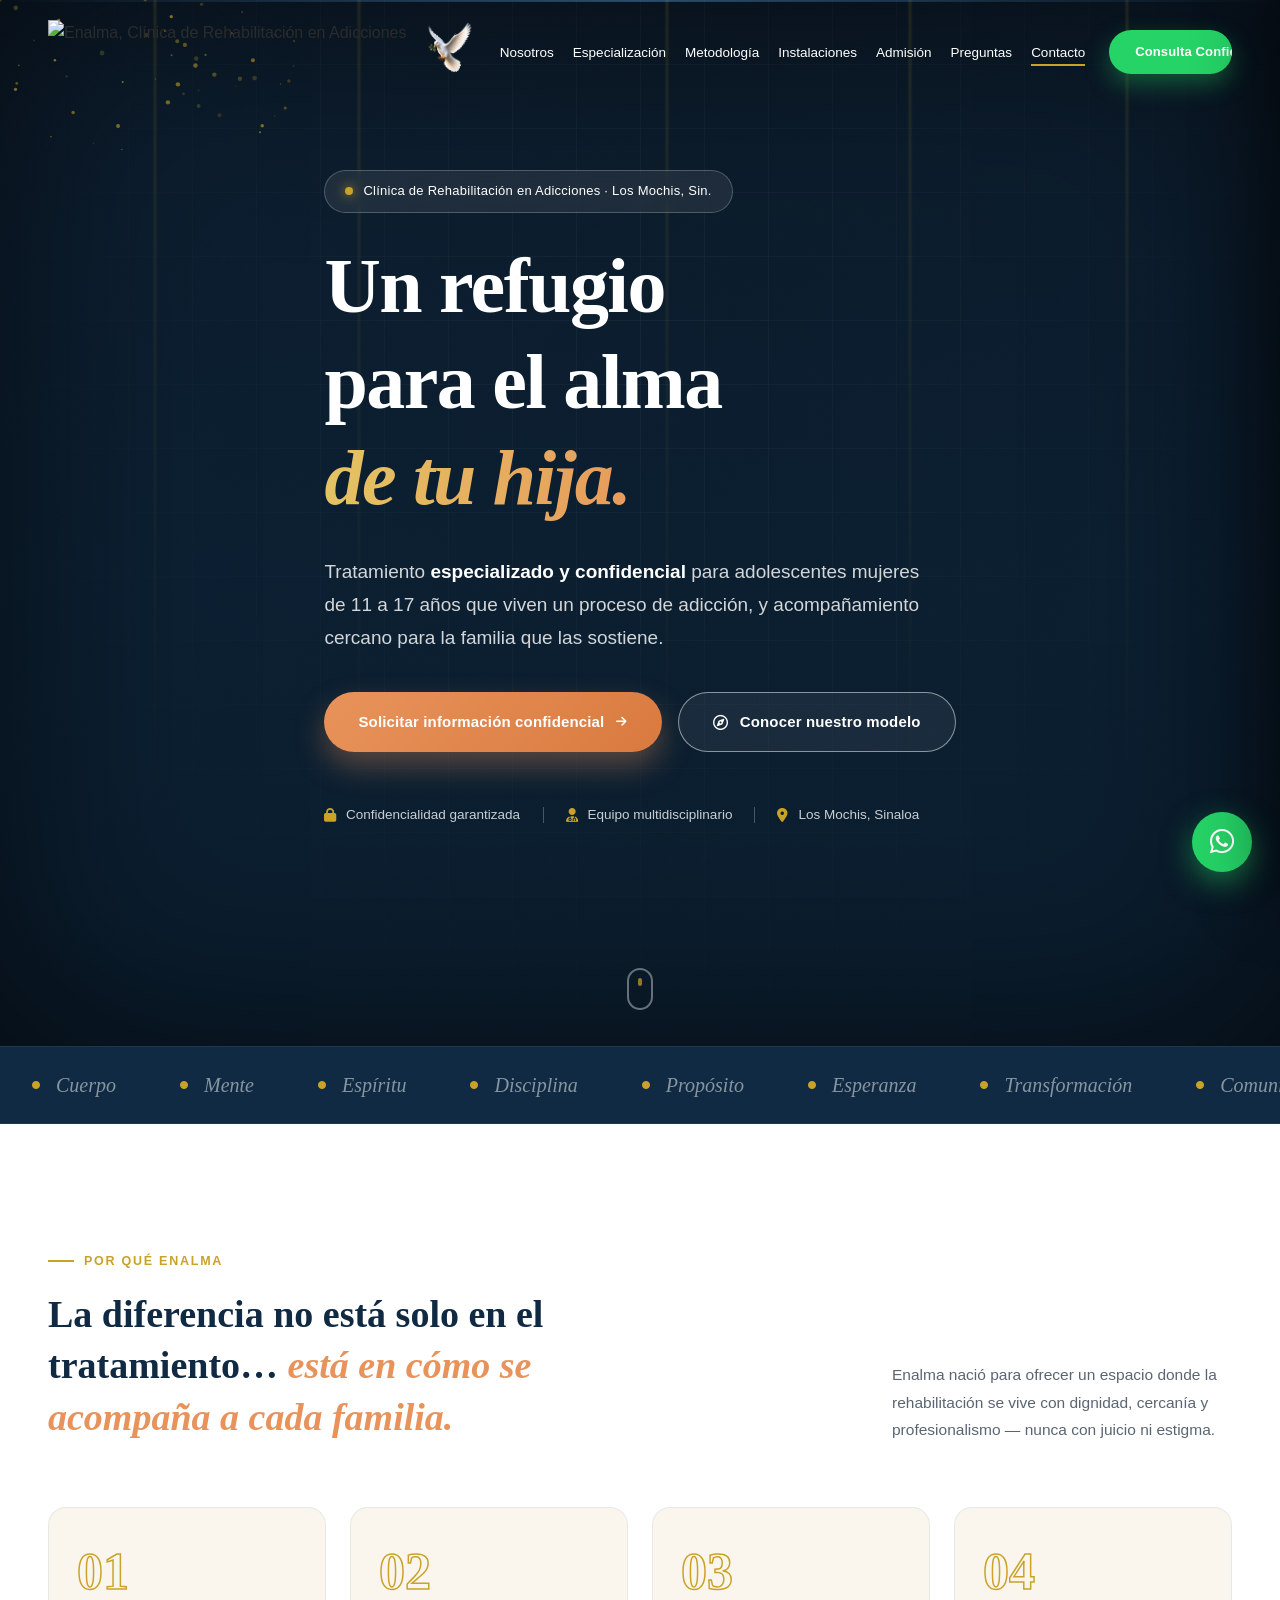
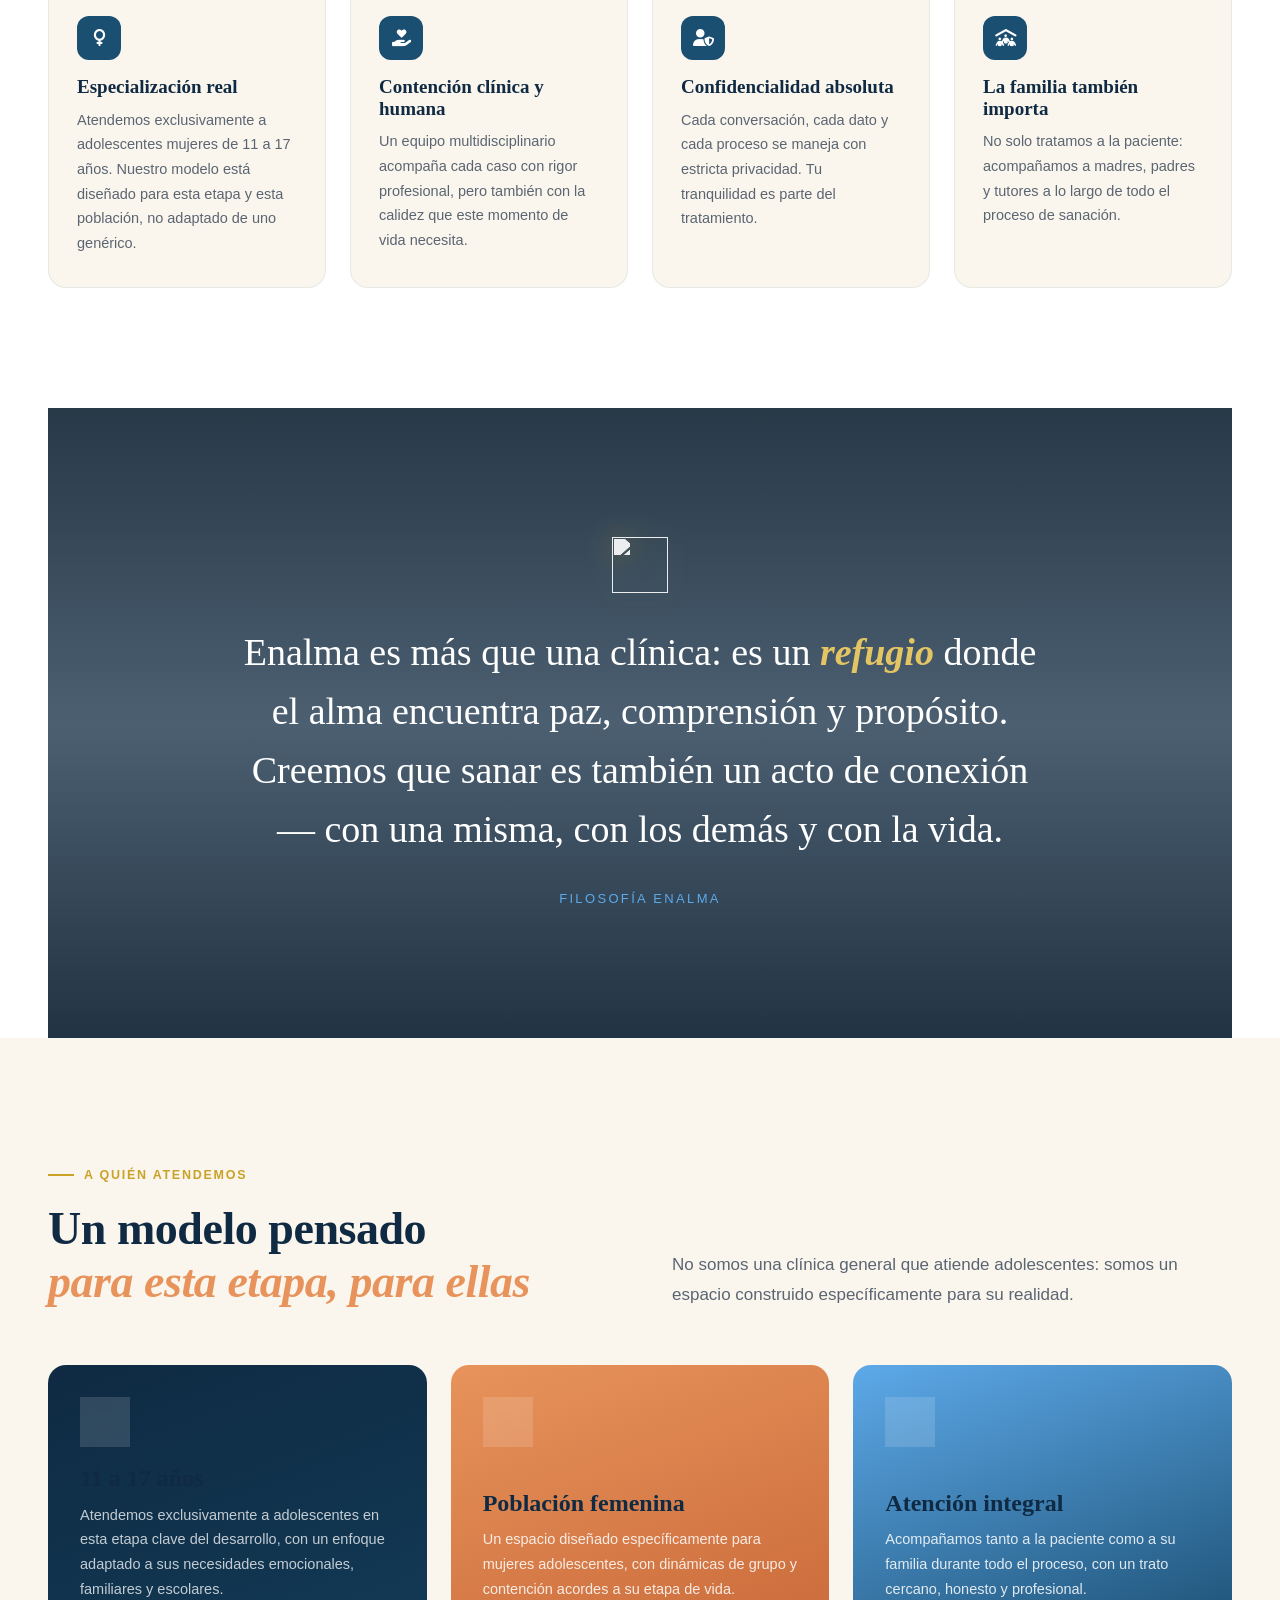
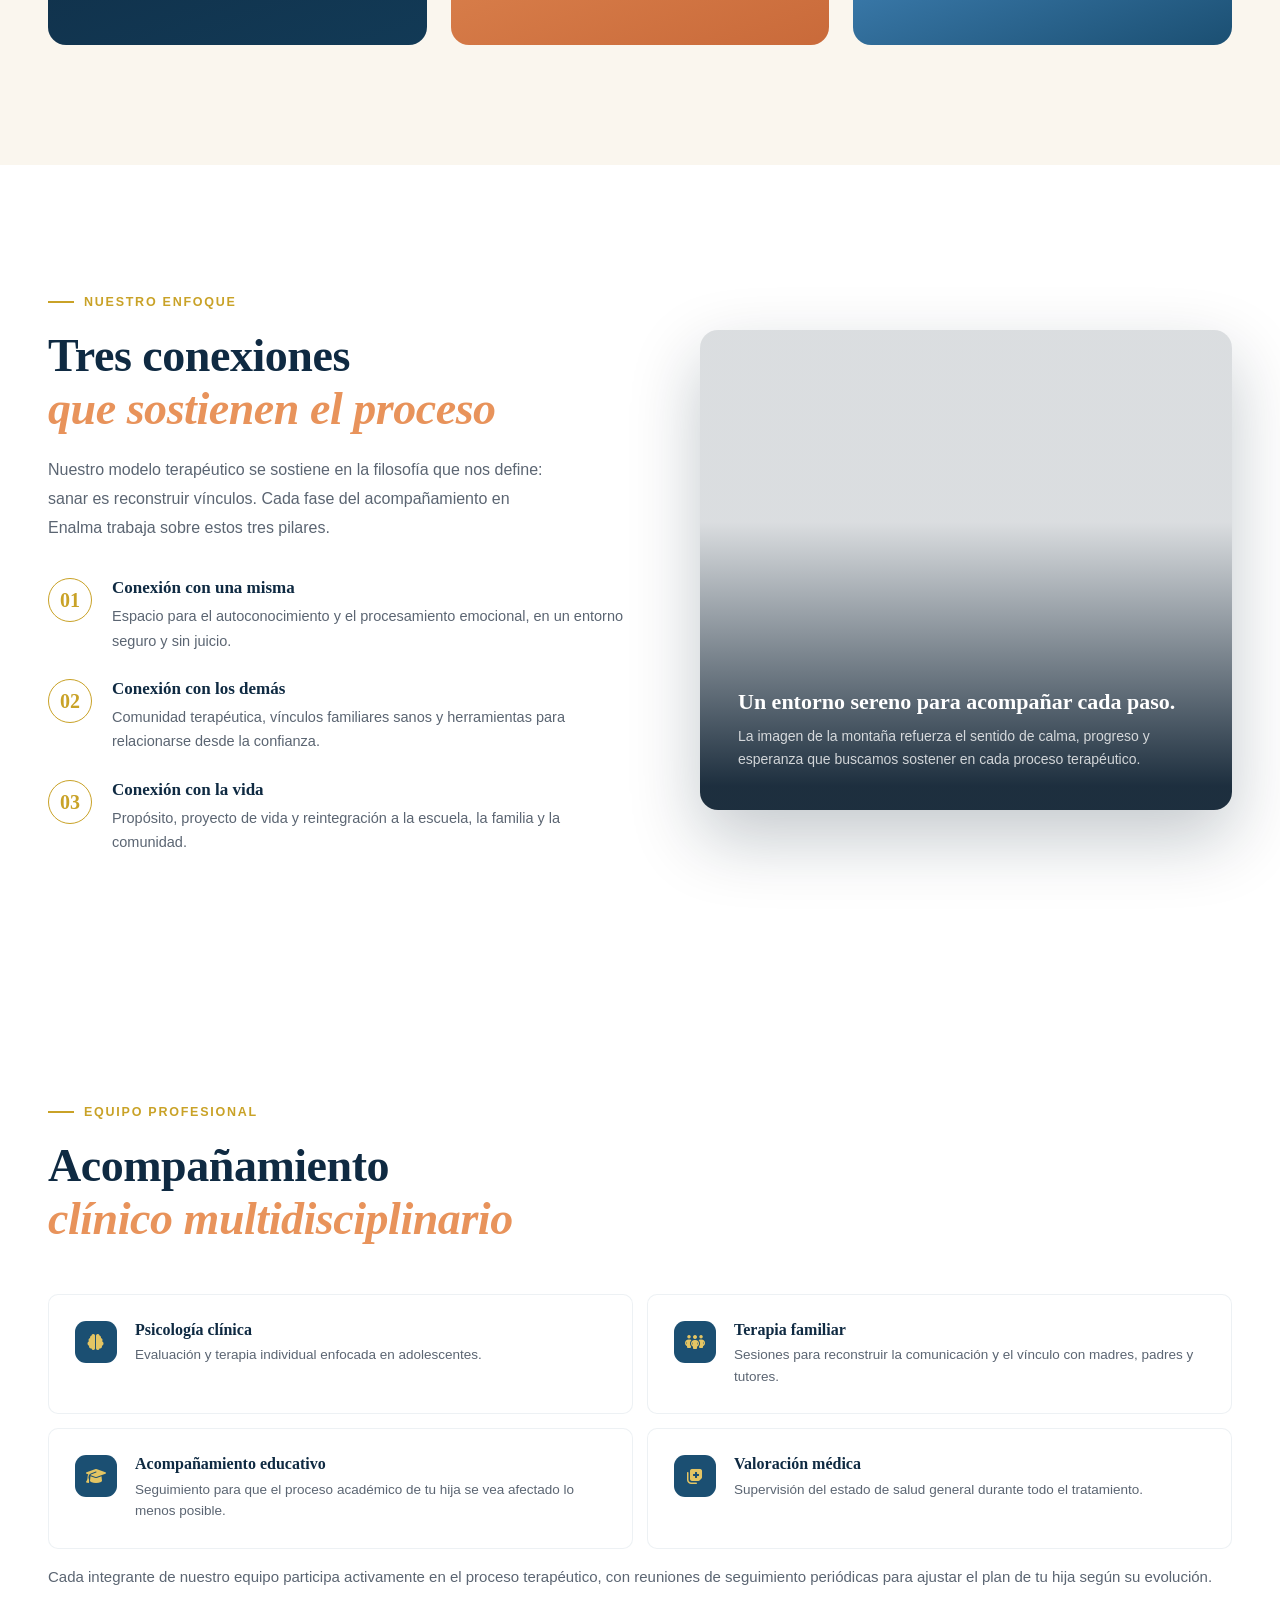
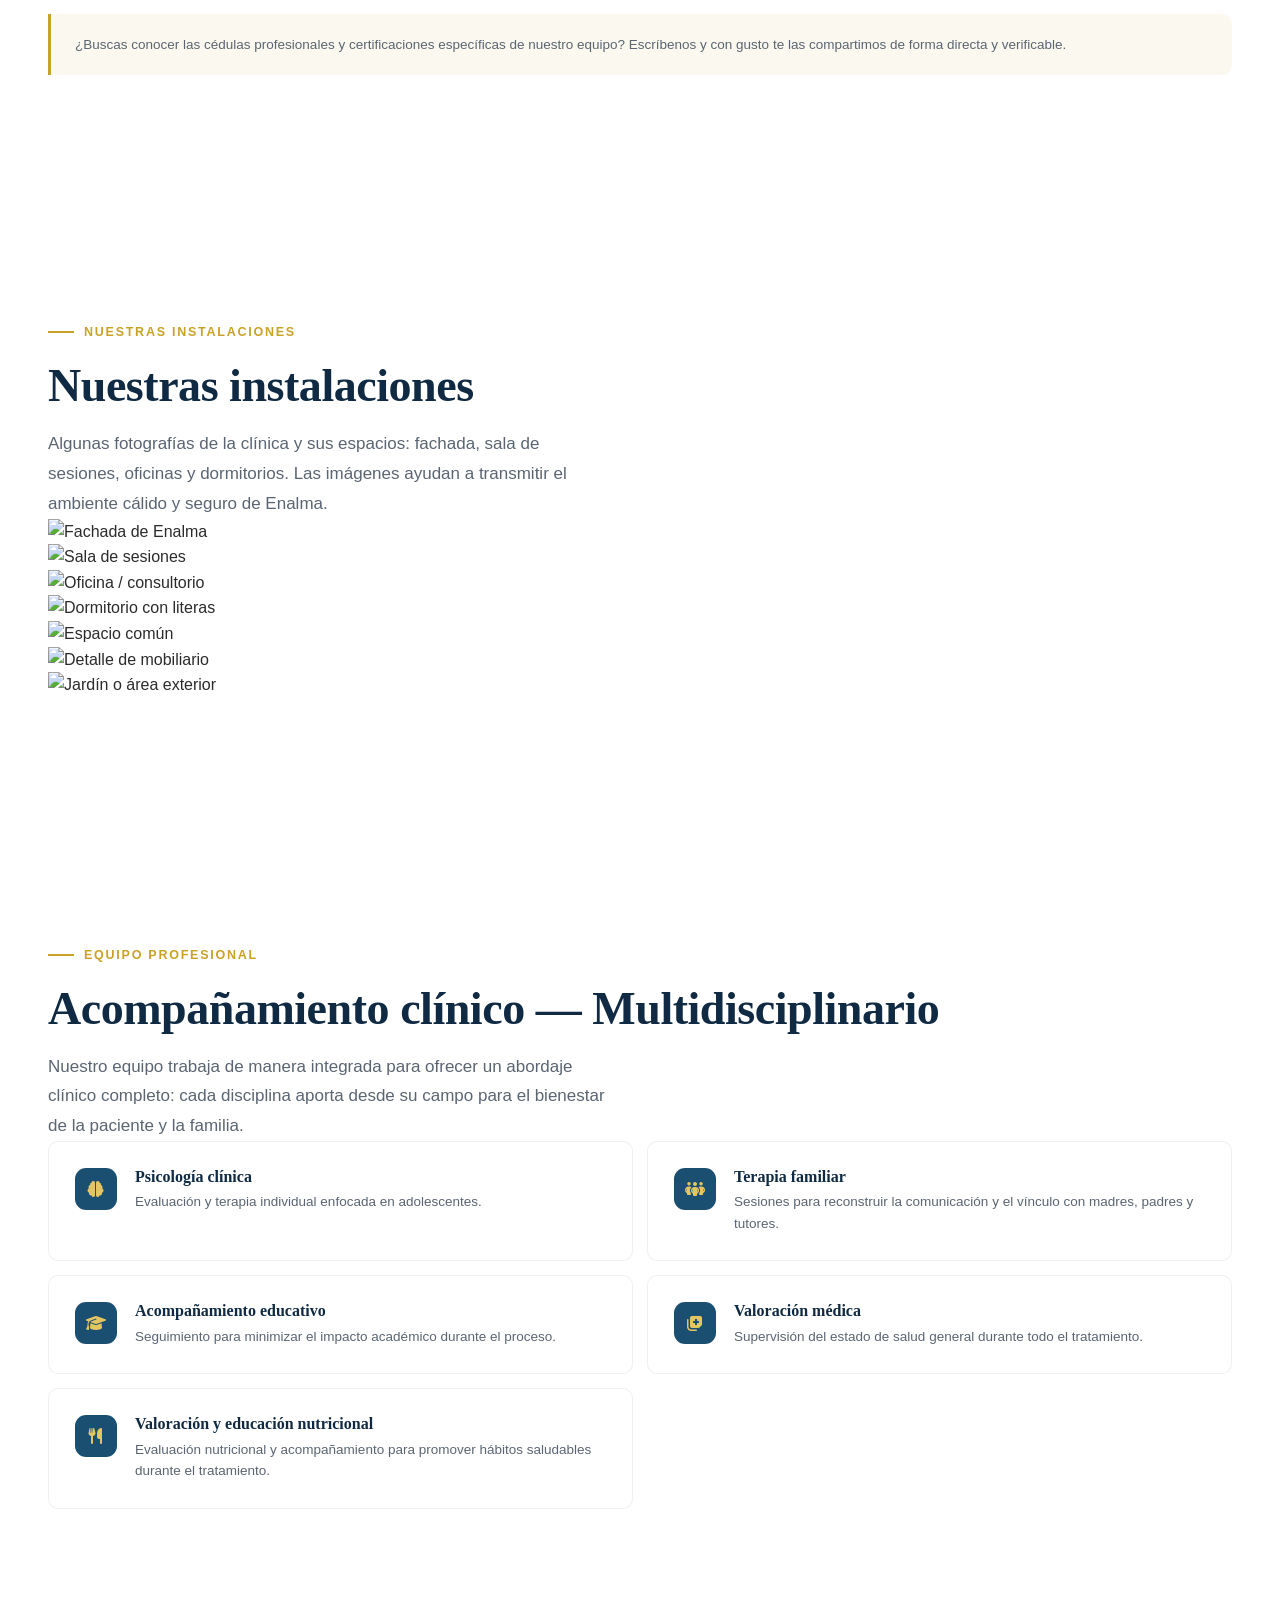
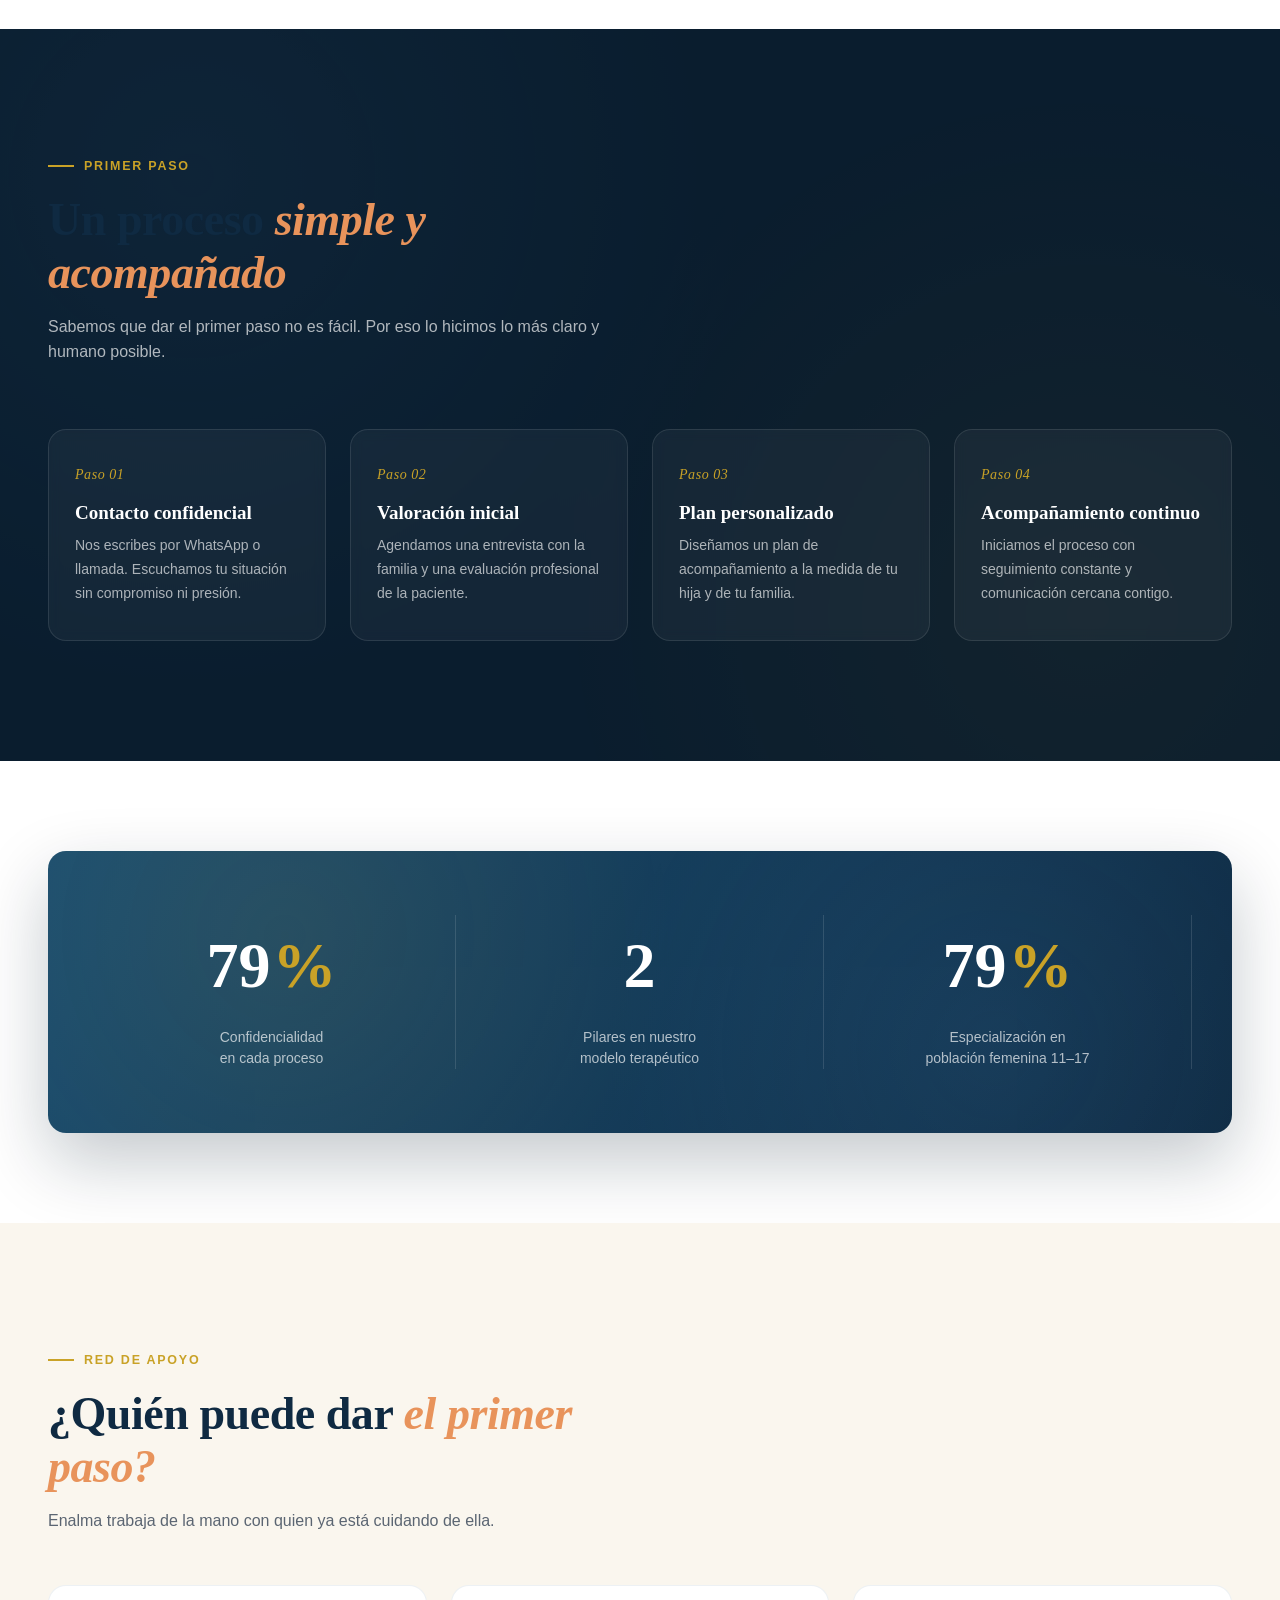
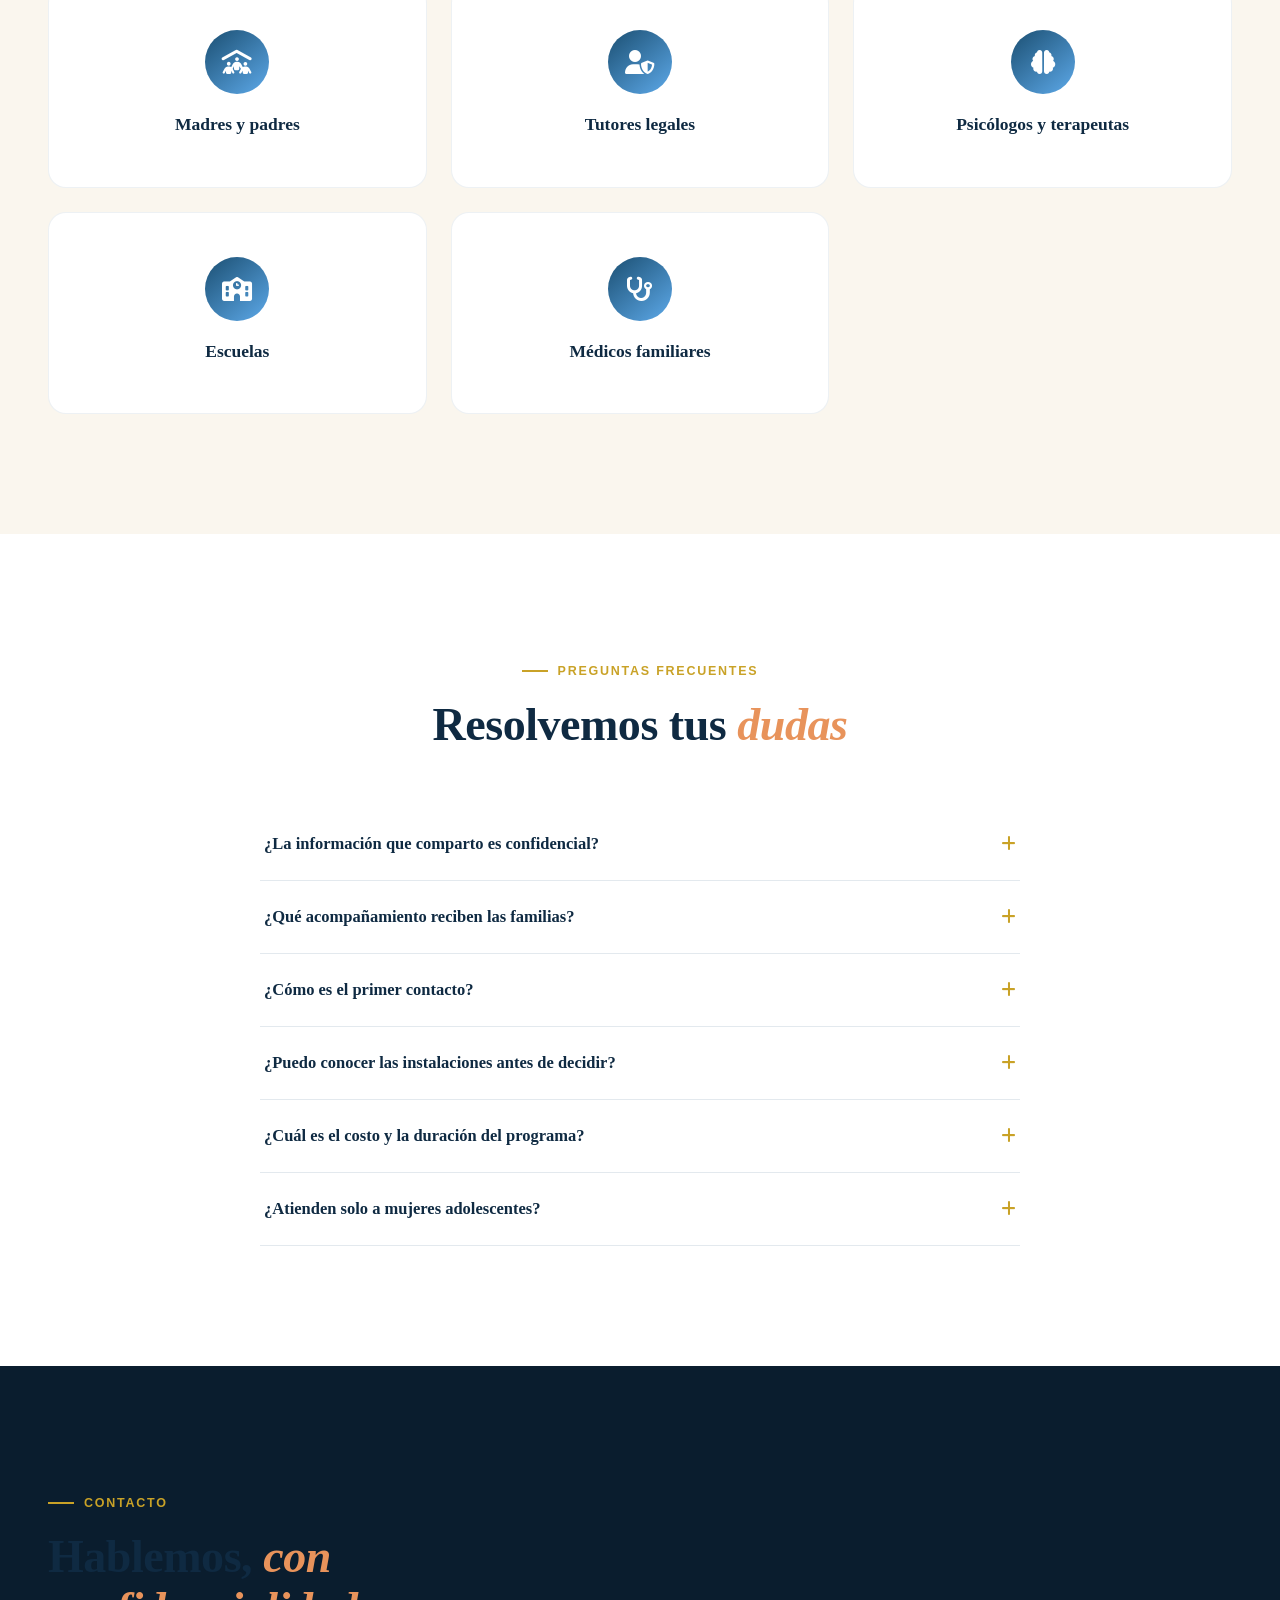
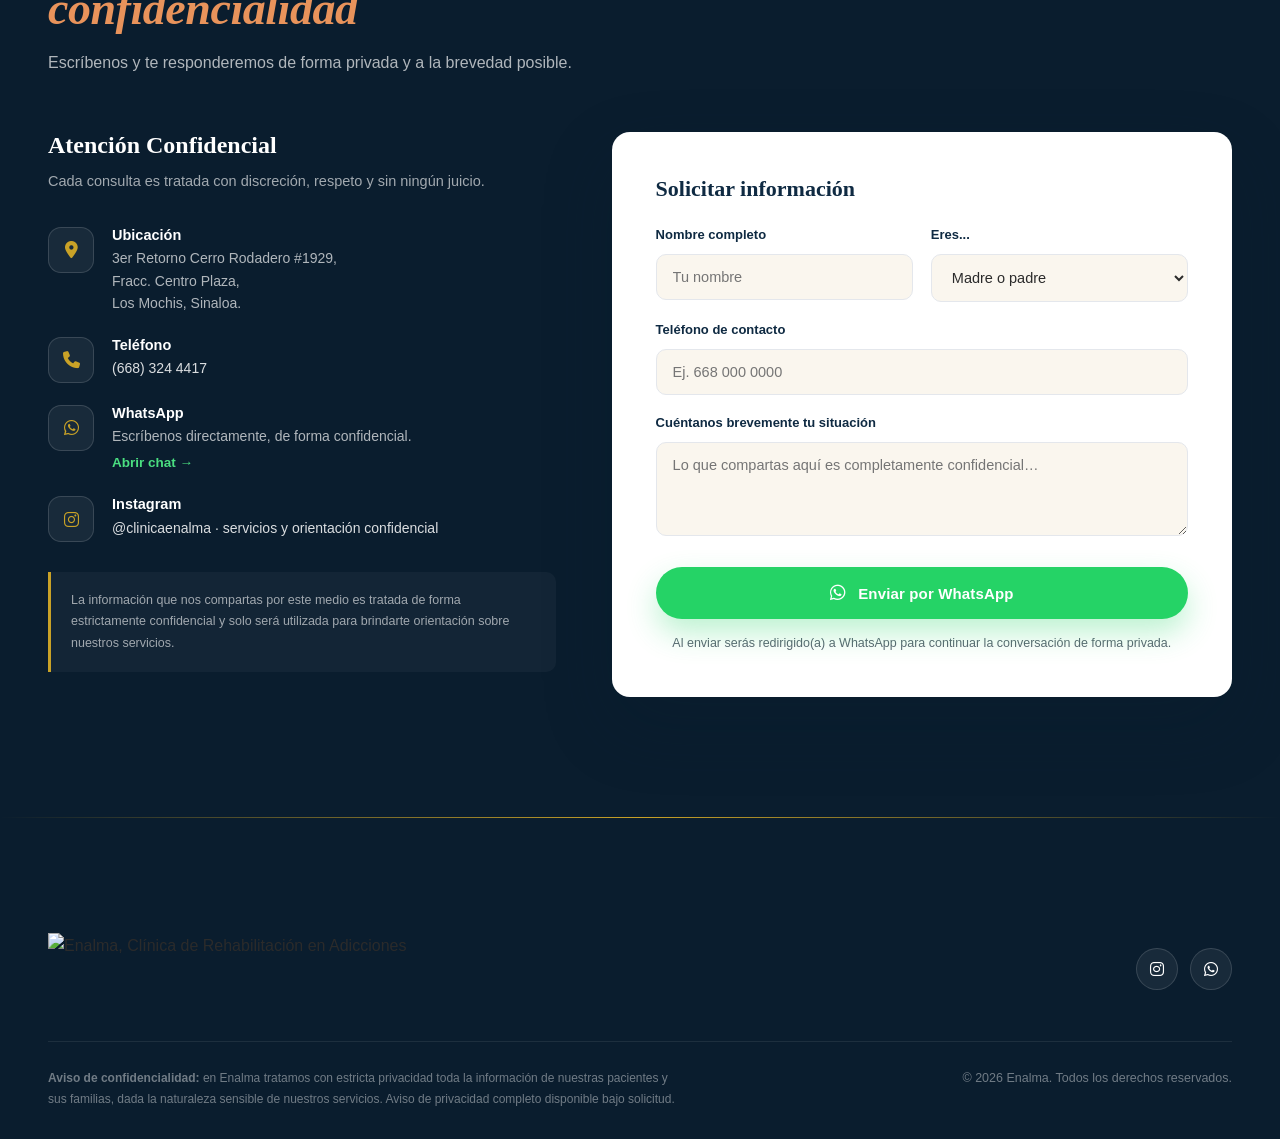
==== index(1).html @ 7e151924 "primer cambio" ====
<!DOCTYPE html>
<html lang="es" class="scroll-smooth">
<head>
  <meta charset="UTF-8">
  <meta name="viewport" content="width=device-width, initial-scale=1.0">
  <title>Enalma | Clínica de Rehabilitación en Adicciones para Adolescentes · Los Mochis</title>
  <meta name="description" content="Enalma es una clínica especializada en rehabilitación de adicciones para adolescentes mujeres de 11 a 17 años en Los Mochis, Sinaloa. Atención confidencial, profesional y con calidez humana para tu hija y tu familia.">
  <meta name="keywords" content="clínica de rehabilitación en adicciones, rehabilitación adolescentes, tratamiento de adicciones para mujeres, clínica de adicciones Los Mochis, Sinaloa, Enalma, terapia adolescentes 11 a 17 años, ayuda confidencial para adicciones">
  <meta name="robots" content="index, follow">
  <link rel="canonical" href="https://www.clinicaenalma.com/">

  <meta property="og:title" content="Enalma | Clínica de Rehabilitación en Adicciones para Adolescentes">
  <meta property="og:description" content="Un espacio confidencial y profesional para adolescentes mujeres de 11 a 17 años en proceso de rehabilitación, y para las familias que las acompañan.">
  <meta property="og:type" content="website">
  <meta property="og:locale" content="es_MX">
  <meta property="og:image" content="images/logo.png">

  <!-- Favicon -->
  <link rel="icon" type="image/x-icon" href="images/favicon.ico">
  <link rel="icon" type="image/png" sizes="32x32" href="images/favicon-32.png">
  <link rel="apple-touch-icon" sizes="180x180" href="images/apple-touch-icon.png">

  <!-- Fonts -->
  <link rel="preconnect" href="https://fonts.googleapis.com">
  <link rel="preconnect" href="https://fonts.gstatic.com" crossorigin>
  <link href="https://fonts.googleapis.com/css2?family=Jost:wght@300;400;500;600;700&family=Roboto:wght@300;400;500;700;900&display=swap" rel="stylesheet">

  <!-- Icons -->
  <link rel="stylesheet" href="https://cdnjs.cloudflare.com/ajax/libs/font-awesome/6.5.0/css/all.min.css">

  <!-- Styles -->
  <link rel="stylesheet" href="css/styles.css">
</head>
<body>

  <!-- ══════════════════════════════════════════════════════
       LOADER
  ══════════════════════════════════════════════════════ -->
  <div id="loader" aria-hidden="true">
    <div class="loader-mark">
      <img src="images/icon.png" alt="">
      <div class="loader-ring"></div>
    </div>
    <span class="loader-word">Enalma</span>
    <div class="loader-bar"><div class="loader-bar-fill"></div></div>
  </div>

  <!-- ══════════════════════════════════════════════════════
       NAVBAR
  ══════════════════════════════════════════════════════ -->
  <header id="navbar" role="banner">
    <div class="container">
      <div class="nav-inner">

        <a href="#hero" class="nav-logo" aria-label="Enalma — inicio">
          <img class="logo-for-dark" src="images/logo-oscuro-lockup.png" alt="Enalma, Clínica de Rehabilitación en Adicciones">
          <img class="logo-for-light" src="images/logo.png" alt="Enalma, Clínica de Rehabilitación en Adicciones">
        </a>

        <nav aria-label="Navegación principal">
          <ul class="nav-links">
            <li><a href="#nosotros">Nosotros</a></li>
            <li><a href="#especializacion">Especialización</a></li>
            <li><a href="#metodologia">Metodología</a></li>
            <li><a href="#instalaciones">Instalaciones</a></li>
            <li><a href="#admision">Admisión</a></li>
            <li><a href="#faq">Preguntas</a></li>
            <li><a href="#contacto">Contacto</a></li>
          </ul>
        </nav>

        <a href="#contacto" class="btn-primary nav-cta" style="font-size:13px; padding:12px 26px;">
          Consulta Confidencial
        </a>

        <button class="hamburger" id="hamburger" aria-label="Abrir menú" aria-expanded="false">
          <span></span><span></span><span></span>
        </button>
      </div>
    </div>

    <div class="menu-backdrop" id="menu-backdrop"></div>
    <div id="mob-menu" aria-label="Menú móvil">
      <a href="#nosotros">Nosotros</a>
      <a href="#especializacion">Especialización</a>
      <a href="#metodologia">Metodología</a>
      <a href="#instalaciones">Instalaciones</a>
      <a href="#admision">Admisión</a>
      <a href="#faq">Preguntas</a>
      <a href="#contacto">Consulta Confidencial →</a>
    </div>
  </header>

  <!-- ══════════════════════════════════════════════════════
       HERO
  ══════════════════════════════════════════════════════ -->
  <main>
    <section id="hero" aria-labelledby="hero-heading">

      <div class="hero-bg" role="img" aria-label="Sendero soleado entre árboles, simbolizando un camino de sanación"></div>
      <div class="hero-overlay" aria-hidden="true"></div>
      <div class="hero-vignette" aria-hidden="true"></div>
      <div class="hero-grid" aria-hidden="true"></div>
      <canvas id="hero-canvas" aria-hidden="true"></canvas>

      <div class="hero-rays" aria-hidden="true">
        <div class="hero-ray r1"></div>
        <div class="hero-ray r2"></div>
        <div class="hero-ray r3"></div>
        <div class="hero-ray r4"></div>
        <div class="hero-ray r5"></div>
      </div>
      <div class="hero-grain" aria-hidden="true"></div>
      <div class="hero-scanline" aria-hidden="true"></div>

      <div class="container">
        <div class="hero-content">

          <div class="hero-badge" id="hero-badge" aria-hidden="true">
            <div class="badge-dot"></div>
            <span>Clínica de Rehabilitación en Adicciones · Los Mochis, Sin.</span>
          </div>

          <h1 class="hero-title" id="hero-heading">
            <span class="line"><span>Un refugio</span></span>
            <span class="line"><span>para el alma</span></span>
            <span class="line"><span class="accent">de tu hija.</span></span>
          </h1>

          <p class="hero-sub" id="hero-sub">
            Tratamiento <strong>especializado y confidencial</strong> para adolescentes mujeres de 11 a 17 años que viven un proceso de adicción, y acompañamiento cercano para la familia que las sostiene.
          </p>

          <div class="hero-ctas" id="hero-ctas">
            <a href="#contacto" class="btn-primary">
              <span>Solicitar información confidencial</span>
              <i class="fa-solid fa-arrow-right" style="font-size:12px;"></i>
            </a>
            <a href="#metodologia" class="btn-outline">
              <i class="fa-regular fa-compass" style="font-size:15px;"></i>
              <span>Conocer nuestro modelo</span>
            </a>
          </div>

          <div class="hero-trust" id="hero-trust" aria-label="Credenciales">
            <div class="trust-item">
              <i class="fa-solid fa-lock"></i>
              Confidencialidad garantizada
            </div>
            <div class="trust-divider" aria-hidden="true"></div>
            <div class="trust-item">
              <i class="fa-solid fa-user-doctor"></i>
              Equipo multidisciplinario
            </div>
            <div class="trust-divider" aria-hidden="true"></div>
            <div class="trust-item">
              <i class="fa-solid fa-location-dot"></i>
              Los Mochis, Sinaloa
            </div>
          </div>

        </div>
      </div>

      <div class="scroll-cue" aria-hidden="true">
        <div class="scroll-mouse">
          <div class="scroll-mouse-dot"></div>
        </div>
      </div>
    </section>

    <!-- ══════════════════════════════════════════════════
         MARQUEE
    ══════════════════════════════════════════════════ -->
    <div class="marquee" aria-hidden="true">
      <div class="marquee-inner" id="marquee"></div>
    </div>

    <!-- ══════════════════════════════════════════════════
         POR QUÉ ENALMA
    ══════════════════════════════════════════════════ -->
    <section id="nosotros" aria-labelledby="why-heading">
      <div class="container">

        <div class="why-header">
          <div class="reveal">
            <div class="label">Por qué Enalma</div>
            <h2 class="why-quote" id="why-heading">
              La diferencia no está solo en el tratamiento…
              <em> está en cómo se acompaña a cada familia.</em>
            </h2>
          </div>
          <p class="why-sub reveal d2">
            Enalma nació para ofrecer un espacio donde la rehabilitación se vive con dignidad, cercanía y profesionalismo — nunca con juicio ni estigma.
          </p>
        </div>

        <div class="features-grid">

          <div class="f-card reveal">
            <div class="f-num" aria-hidden="true">01</div>
            <div class="f-icon" aria-hidden="true">
              <i class="fa-solid fa-venus"></i>
            </div>
            <h3>Especialización real</h3>
            <p>Atendemos exclusivamente a adolescentes mujeres de 11 a 17 años. Nuestro modelo está diseñado para esta etapa y esta población, no adaptado de uno genérico.</p>
          </div>

          <div class="f-card reveal d1">
            <div class="f-num" aria-hidden="true">02</div>
            <div class="f-icon" aria-hidden="true">
              <i class="fa-solid fa-hand-holding-heart"></i>
            </div>
            <h3>Contención clínica y humana</h3>
            <p>Un equipo multidisciplinario acompaña cada caso con rigor profesional, pero también con la calidez que este momento de vida necesita.</p>
          </div>

          <div class="f-card reveal d2">
            <div class="f-num" aria-hidden="true">03</div>
            <div class="f-icon" aria-hidden="true">
              <i class="fa-solid fa-user-shield"></i>
            </div>
            <h3>Confidencialidad absoluta</h3>
            <p>Cada conversación, cada dato y cada proceso se maneja con estricta privacidad. Tu tranquilidad es parte del tratamiento.</p>
          </div>

          <div class="f-card reveal d3">
            <div class="f-num" aria-hidden="true">04</div>
            <div class="f-icon" aria-hidden="true">
              <i class="fa-solid fa-people-roof"></i>
            </div>
            <h3>La familia también importa</h3>
            <p>No solo tratamos a la paciente: acompañamos a madres, padres y tutores a lo largo de todo el proceso de sanación.</p>
          </div>

        </div>
      </div>
    </section>

    <!-- ══════════════════════════════════════════════════
         FILOSOFÍA — quote break
    ══════════════════════════════════════════════════ -->
    <section id="filosofia" aria-labelledby="filosofia-heading">
      <div class="container">
        <div class="filosofia-inner reveal">
          <img class="filosofia-mark" src="images/icon-oscuro.png" alt="" aria-hidden="true">
          <h2 class="filosofia-quote" id="filosofia-heading">
            Enalma es más que una clínica: es un <strong>refugio</strong> donde el alma encuentra paz, comprensión y propósito. Creemos que sanar es también un acto de conexión — con una misma, con los demás y con la vida.
          </h2>
          <div class="filosofia-attr">Filosofía Enalma</div>
        </div>
      </div>
    </section>

    <!-- ══════════════════════════════════════════════════
         ESPECIALIZACIÓN — a quién atendemos
    ══════════════════════════════════════════════════ -->
    <section id="especializacion" aria-labelledby="esp-heading">
      <div class="container">

        <div class="especial-top">
          <div class="reveal">
            <div class="label">A quién atendemos</div>
            <h2 class="section-title" id="esp-heading">
              Un modelo pensado<br>
              <span class="accent">para esta etapa, para ellas</span>
            </h2>
          </div>
          <p class="section-lead reveal d2">
            No somos una clínica general que atiende adolescentes: somos un espacio construido específicamente para su realidad.
          </p>
        </div>

        <div class="especial-grid">

          <div class="esp-card tone-dark reveal">
            <div class="esp-icon" aria-hidden="true"><i class="fa-regular fa-clock"></i></div>
            <h3>11 a 17 años</h3>
            <p>Atendemos exclusivamente a adolescentes en esta etapa clave del desarrollo, con un enfoque adaptado a sus necesidades emocionales, familiares y escolares.</p>
          </div>

          <div class="esp-card tone-terra reveal d1">
            <div class="esp-icon" aria-hidden="true"><i class="fa-solid fa-venus"></i></div>
            <h3>Población femenina</h3>
            <p>Un espacio diseñado específicamente para mujeres adolescentes, con dinámicas de grupo y contención acordes a su etapa de vida.</p>
          </div>

          <div class="esp-card tone-sky reveal d2">
            <div class="esp-icon" aria-hidden="true"><i class="fa-solid fa-people-arrows"></i></div>
            <h3>Atención integral</h3>
            <p>Acompañamos tanto a la paciente como a su familia durante todo el proceso, con un trato cercano, honesto y profesional.</p>
          </div>

        </div>
      </div>
    </section>

    <!-- ══════════════════════════════════════════════════
         METODOLOGÍA
    ══════════════════════════════════════════════════ -->
    <section id="metodologia" aria-labelledby="meto-heading">
      <div class="container">
        <div class="meto-wrap">

          <div class="reveal">
            <div class="label">Nuestro enfoque</div>
            <h2 class="section-title" id="meto-heading">
              Tres conexiones<br>
              <span class="accent">que sostienen el proceso</span>
            </h2>
            <p class="meto-lead">
              Nuestro modelo terapéutico se sostiene en la filosofía que nos define: sanar es reconstruir vínculos. Cada fase del acompañamiento en Enalma trabaja sobre estos tres pilares.
            </p>

            <div class="pillars" role="list">
              <div class="pillar" role="listitem">
                <div class="pillar-num" aria-hidden="true">01</div>
                <div>
                  <h4>Conexión con una misma</h4>
                  <p>Espacio para el autoconocimiento y el procesamiento emocional, en un entorno seguro y sin juicio.</p>
                </div>
              </div>
              <div class="pillar" role="listitem">
                <div class="pillar-num" aria-hidden="true">02</div>
                <div>
                  <h4>Conexión con los demás</h4>
                  <p>Comunidad terapéutica, vínculos familiares sanos y herramientas para relacionarse desde la confianza.</p>
                </div>
              </div>
              <div class="pillar" role="listitem">
                <div class="pillar-num" aria-hidden="true">03</div>
                <div>
                  <h4>Conexión con la vida</h4>
                  <p>Propósito, proyecto de vida y reintegración a la escuela, la familia y la comunidad.</p>
                </div>
              </div>
            </div>
          </div>

          <div class="meto-visual reveal d2">
            <div class="meto-img-wrap" role="img" aria-label="Amanecer cálido sobre las montañas, símbolo de un nuevo comienzo">
              <div class="meto-content">
                <h3>Un entorno sereno para acompañar cada paso.</h3>
                <p>La imagen de la montaña refuerza el sentido de calma, progreso y esperanza que buscamos sostener en cada proceso terapéutico.</p>
              </div>
            </div>
          </div>

        </div>
      </div>
    </section>

    <!-- ══════════════════════════════════════════════════
         EQUIPO / CREDENCIALES
    ══════════════════════════════════════════════════ -->
    <section id="equipo" aria-labelledby="equipo-heading">
      <div class="container">

        <div class="reveal" style="max-width:600px; margin-bottom:48px;">
          <div class="label">Equipo profesional</div>
          <h2 class="section-title" id="equipo-heading">
            Acompañamiento<br>
            <span class="accent">clínico multidisciplinario</span>
          </h2>
        </div>

        <div class="equipo-band reveal">
          <div class="equipo-list">
            <div class="equipo-row">
              <i class="fa-solid fa-brain" aria-hidden="true"></i>
              <div>
                <h4>Psicología clínica</h4>
                <p>Evaluación y terapia individual enfocada en adolescentes.</p>
              </div>
            </div>
            <div class="equipo-row">
              <i class="fa-solid fa-people-group" aria-hidden="true"></i>
              <div>
                <h4>Terapia familiar</h4>
                <p>Sesiones para reconstruir la comunicación y el vínculo con madres, padres y tutores.</p>
              </div>
            </div>
            <div class="equipo-row">
              <i class="fa-solid fa-graduation-cap" aria-hidden="true"></i>
              <div>
                <h4>Acompañamiento educativo</h4>
                <p>Seguimiento para que el proceso académico de tu hija se vea afectado lo menos posible.</p>
              </div>
            </div>
            <div class="equipo-row">
              <i class="fa-solid fa-notes-medical" aria-hidden="true"></i>
              <div>
                <h4>Valoración médica</h4>
                <p>Supervisión del estado de salud general durante todo el tratamiento.</p>
              </div>
            </div>
          </div>

          <div>
            <p style="color:var(--gray); font-size:15px; line-height:1.8;">
              Cada integrante de nuestro equipo participa activamente en el proceso terapéutico, con reuniones de seguimiento periódicas para ajustar el plan de tu hija según su evolución.
            </p>
            <div class="equipo-note">
              ¿Buscas conocer las cédulas profesionales y certificaciones específicas de nuestro equipo? Escríbenos y con gusto te las compartimos de forma directa y verificable.
            </div>
          </div>
        </div>

      </div>
    </section>

    <!-- ══════════════════════════════════════════════════
         NUESTRAS INSTALACIONES
    ══════════════════════════════════════════════════ -->
    <section id="instalaciones" aria-labelledby="instalaciones-heading">
      <div class="container">

        <div class="reveal">
          <div class="label">Nuestras instalaciones</div>
          <h2 class="section-title" id="instalaciones-heading">Nuestras instalaciones</h2>
          <p class="section-lead reveal d2">Algunas fotografías de la clínica y sus espacios: fachada, sala de sesiones, oficinas y dormitorios. Las imágenes ayudan a transmitir el ambiente cálido y seguro de Enalma.</p>
        </div>

        <div class="instalaciones-grid reveal d1" role="list">
          <figure class="instalacion-fig" role="listitem">
            <img src="images/instalaciones-01.jpg" alt="Fachada de Enalma">
          </figure>
          <figure class="instalacion-fig" role="listitem">
            <img src="images/instalaciones-02.jpg" alt="Sala de sesiones">
          </figure>
          <figure class="instalacion-fig" role="listitem">
            <img src="images/instalaciones-03.jpg" alt="Oficina / consultorio">
          </figure>
          <figure class="instalacion-fig" role="listitem">
            <img src="images/instalaciones-04.jpg" alt="Dormitorio con literas">
          </figure>
          <figure class="instalacion-fig" role="listitem">
            <img src="images/instalaciones-05.jpg" alt="Espacio común">
          </figure>
          <figure class="instalacion-fig" role="listitem">
            <img src="images/instalaciones-06.jpg" alt="Detalle de mobiliario">
          </figure>
          <figure class="instalacion-fig" role="listitem">
            <img src="images/instalaciones-07.jpg" alt="Jardín o área exterior">
          </figure>
        </div>

      </div>
    </section>

    <!-- ══════════════════════════════════════════════════
         ACOMPAÑAMIENTO CLÍNICO — MULTIDISCIPLINARIO
    ══════════════════════════════════════════════════ -->
    <section id="acompanamiento-clinico" aria-labelledby="acompanamiento-heading">
      <div class="container">

        <div class="reveal">
          <div class="label">Equipo profesional</div>
          <h2 class="section-title" id="acompanamiento-heading">Acompañamiento clínico — Multidisciplinario</h2>
          <p class="section-lead reveal d2">Nuestro equipo trabaja de manera integrada para ofrecer un abordaje clínico completo: cada disciplina aporta desde su campo para el bienestar de la paciente y la familia.</p>
        </div>

        <div class="equipo-band reveal d1">
          <div class="equipo-list">
            <div class="equipo-row">
              <i class="fa-solid fa-brain" aria-hidden="true"></i>
              <div>
                <h4>Psicología clínica</h4>
                <p>Evaluación y terapia individual enfocada en adolescentes.</p>
              </div>
            </div>
            <div class="equipo-row">
              <i class="fa-solid fa-people-group" aria-hidden="true"></i>
              <div>
                <h4>Terapia familiar</h4>
                <p>Sesiones para reconstruir la comunicación y el vínculo con madres, padres y tutores.</p>
              </div>
            </div>
            <div class="equipo-row">
              <i class="fa-solid fa-graduation-cap" aria-hidden="true"></i>
              <div>
                <h4>Acompañamiento educativo</h4>
                <p>Seguimiento para minimizar el impacto académico durante el proceso.</p>
              </div>
            </div>
            <div class="equipo-row">
              <i class="fa-solid fa-notes-medical" aria-hidden="true"></i>
              <div>
                <h4>Valoración médica</h4>
                <p>Supervisión del estado de salud general durante todo el tratamiento.</p>
              </div>
            </div>
            <div class="equipo-row">
              <i class="fa-solid fa-utensils" aria-hidden="true"></i>
              <div>
                <h4>Valoración y educación nutricional</h4>
                <p>Evaluación nutricional y acompañamiento para promover hábitos saludables durante el tratamiento.</p>
              </div>
            </div>
          </div>
        </div>

      </div>
    </section>

    <!-- ══════════════════════════════════════════════════
         PROCESO DE ADMISIÓN
    ══════════════════════════════════════════════════ -->
    <section id="admision" aria-labelledby="admision-heading">
      <div class="container">

        <div class="proceso-header reveal">
          <div class="label">Primer paso</div>
          <h2 class="section-title" id="admision-heading">
            Un proceso <span class="accent">simple y acompañado</span>
          </h2>
          <p>Sabemos que dar el primer paso no es fácil. Por eso lo hicimos lo más claro y humano posible.</p>
        </div>

        <div class="proceso-grid">

          <div class="proceso-step reveal">
            <div class="step-number">Paso 01</div>
            <h3>Contacto confidencial</h3>
            <p>Nos escribes por WhatsApp o llamada. Escuchamos tu situación sin compromiso ni presión.</p>
          </div>

          <div class="proceso-step reveal d1">
            <div class="step-number">Paso 02</div>
            <h3>Valoración inicial</h3>
            <p>Agendamos una entrevista con la familia y una evaluación profesional de la paciente.</p>
          </div>

          <div class="proceso-step reveal d2">
            <div class="step-number">Paso 03</div>
            <h3>Plan personalizado</h3>
            <p>Diseñamos un plan de acompañamiento a la medida de tu hija y de tu familia.</p>
          </div>

          <div class="proceso-step reveal d3">
            <div class="step-number">Paso 04</div>
            <h3>Acompañamiento continuo</h3>
            <p>Iniciamos el proceso con seguimiento constante y comunicación cercana contigo.</p>
          </div>

        </div>
      </div>
    </section>

    <!-- ══════════════════════════════════════════════════
         COMPROMISOS
    ══════════════════════════════════════════════════ -->
    <section id="compromisos" aria-label="Nuestros compromisos">
      <div class="container">
        <div class="stats-grid reveal" role="list">

          <div class="stat-cell" role="listitem">
            <div class="stat-num" data-count="100" data-suffix="%" aria-label="100%">0</div>
            <div class="stat-lbl">Confidencialidad<br>en cada proceso</div>
          </div>

          <div class="stat-cell" role="listitem">
            <div class="stat-num" data-count="3" data-suffix="" aria-label="3">0</div>
            <div class="stat-lbl">Pilares en nuestro<br>modelo terapéutico</div>
          </div>

          <div class="stat-cell" role="listitem">
            <div class="stat-num" data-count="100" data-suffix="%" aria-label="100%">0</div>
            <div class="stat-lbl">Especialización en<br>población femenina 11–17</div>
          </div>

        </div>
      </div>
    </section>

    <!-- ══════════════════════════════════════════════════
         QUIÉN PUEDE ACOMPAÑARTE
    ══════════════════════════════════════════════════ -->
    <section id="sectores" aria-labelledby="sec-heading">
      <div class="container">

        <div class="sectores-hdr reveal">
          <div class="label">Red de apoyo</div>
          <h2 class="section-title" id="sec-heading">
            ¿Quién puede dar <span class="accent">el primer paso?</span>
          </h2>
          <p>Enalma trabaja de la mano con quien ya está cuidando de ella.</p>
        </div>

        <div class="sectores-grid" role="list">
          <div class="sector-card reveal" role="listitem">
            <i class="fa-solid fa-people-roof sector-icon" aria-hidden="true"></i>
            <h3>Madres y padres</h3>
          </div>
          <div class="sector-card reveal d1" role="listitem">
            <i class="fa-solid fa-user-shield sector-icon" aria-hidden="true"></i>
            <h3>Tutores legales</h3>
          </div>
          <div class="sector-card reveal d2" role="listitem">
            <i class="fa-solid fa-brain sector-icon" aria-hidden="true"></i>
            <h3>Psicólogos y terapeutas</h3>
          </div>
          <div class="sector-card reveal d3" role="listitem">
            <i class="fa-solid fa-school sector-icon" aria-hidden="true"></i>
            <h3>Escuelas</h3>
          </div>
          <div class="sector-card reveal d4" role="listitem">
            <i class="fa-solid fa-stethoscope sector-icon" aria-hidden="true"></i>
            <h3>Médicos familiares</h3>
          </div>
        </div>

      </div>
    </section>

    <!-- ══════════════════════════════════════════════════
         FAQ
    ══════════════════════════════════════════════════ -->
    <section id="faq" aria-labelledby="faq-heading">
      <div class="container">

        <div class="reveal" style="text-align:center; max-width:600px; margin:0 auto 56px;">
          <div class="label" style="justify-content:center;">Preguntas frecuentes</div>
          <h2 class="section-title" id="faq-heading">
            Resolvemos tus <span class="accent">dudas</span>
          </h2>
        </div>

        <div class="faq-wrap reveal">

          <div class="faq-item">
            <button class="faq-q" aria-expanded="false">
              ¿La información que comparto es confidencial?
              <i class="fa-solid fa-plus" aria-hidden="true"></i>
            </button>
            <div class="faq-a">
              <p>Sí. Toda la información que compartes con nosotros —por teléfono, WhatsApp o en consulta— se trata con estricta confidencialidad, conforme a nuestro compromiso de privacidad.</p>
            </div>
          </div>

          <div class="faq-item">
            <button class="faq-q" aria-expanded="false">
              ¿Qué acompañamiento reciben las familias?
              <i class="fa-solid fa-plus" aria-hidden="true"></i>
            </button>
            <div class="faq-a">
              <p>Las familias participan activamente del proceso mediante terapia familiar y comunicación constante con el equipo clínico. Nadie atraviesa esto en soledad.</p>
            </div>
          </div>

          <div class="faq-item">
            <button class="faq-q" aria-expanded="false">
              ¿Cómo es el primer contacto?
              <i class="fa-solid fa-plus" aria-hidden="true"></i>
            </button>
            <div class="faq-a">
              <p>Escríbenos por WhatsApp o llena el formulario de contacto. Un miembro de nuestro equipo te responderá de forma confidencial para escuchar tu situación y orientarte sobre los siguientes pasos.</p>
            </div>
          </div>

          <div class="faq-item">
            <button class="faq-q" aria-expanded="false">
              ¿Puedo conocer las instalaciones antes de decidir?
              <i class="fa-solid fa-plus" aria-hidden="true"></i>
            </button>
            <div class="faq-a">
              <p>Por supuesto. Podemos coordinar una visita para que conozcas el espacio y a parte de nuestro equipo antes de tomar una decisión.</p>
            </div>
          </div>

          <div class="faq-item">
            <button class="faq-q" aria-expanded="false">
              ¿Cuál es el costo y la duración del programa?
              <i class="fa-solid fa-plus" aria-hidden="true"></i>
            </button>
            <div class="faq-a">
              <p>Cada proceso es distinto porque cada paciente lo es. Contáctanos y con gusto te compartimos información detallada y personalizada según tu situación, de forma confidencial.</p>
            </div>
          </div>

          <div class="faq-item">
            <button class="faq-q" aria-expanded="false">
              ¿Atienden solo a mujeres adolescentes?
              <i class="fa-solid fa-plus" aria-hidden="true"></i>
            </button>
            <div class="faq-a">
              <p>Sí. Enalma está especializado exclusivamente en la atención de adolescentes mujeres de 11 a 17 años, lo que nos permite diseñar un modelo verdaderamente adaptado a esta población.</p>
            </div>
          </div>

        </div>
      </div>
    </section>

    <!-- ══════════════════════════════════════════════════
         CONTACTO
    ══════════════════════════════════════════════════ -->
    <section id="contacto" aria-labelledby="contact-heading">
      <div class="container">

        <div class="contact-hdr reveal">
          <div class="label">Contacto</div>
          <h2 class="section-title" id="contact-heading">
            Hablemos, <span class="accent">con confidencialidad</span>
          </h2>
          <p>Escríbenos y te responderemos de forma privada y a la brevedad posible.</p>
        </div>

        <div class="contact-box reveal">

          <div class="contact-info">
            <h3>Atención Confidencial</h3>
            <p class="ci-sub">Cada consulta es tratada con discreción, respeto y sin ningún juicio.</p>

            <ul class="ci-list">
              <li class="ci-item">
                <div class="ci-icon" aria-hidden="true">
                  <i class="fa-solid fa-location-dot"></i>
                </div>
                <div class="ci-body">
                  <h4>Ubicación</h4>
                  <p>3er Retorno Cerro Rodadero #1929,<br>
                     Fracc. Centro Plaza,<br>
                     Los Mochis, Sinaloa.</p>
                </div>
              </li>
              <li class="ci-item">
                <div class="ci-icon" aria-hidden="true">
                  <i class="fa-solid fa-phone"></i>
                </div>
                <div class="ci-body">
                  <h4>Teléfono</h4>
                  <p><a href="tel:+526683244417">(668) 324 4417</a></p>
                </div>
              </li>
              <li class="ci-item">
                <div class="ci-icon" aria-hidden="true">
                  <i class="fa-brands fa-whatsapp"></i>
                </div>
                <div class="ci-body">
                  <h4>WhatsApp</h4>
                  <p>Escríbenos directamente, de forma confidencial.</p>
                  <a href="https://wa.me/526683244417?text=Hola%2C%20visit%C3%A9%20su%20sitio%20web%20y%20me%20gustar%C3%ADa%20informaci%C3%B3n%20confidencial." target="_blank"
                     rel="noopener noreferrer" class="ci-wa-link">
                    Abrir chat →
                  </a>
                </div>
              </li>
              <li class="ci-item">
                <div class="ci-icon" aria-hidden="true">
                  <i class="fa-brands fa-instagram"></i>
                </div>
                <div class="ci-body">
                  <h4>Instagram</h4>
                  <p><a href="https://www.instagram.com/clinicaenalma" target="_blank" rel="noopener noreferrer">@clinicaenalma · servicios y orientación confidencial</a></p>
                </div>
              </li>
            </ul>

            <div class="ci-privacy">
              La información que nos compartas por este medio es tratada de forma estrictamente confidencial y solo será utilizada para brindarte orientación sobre nuestros servicios.
            </div>
          </div>

          <div class="contact-form-wrap">
            <h3>Solicitar información</h3>
            <form id="wa-form" novalidate>
              <div class="form-row">
                <div class="form-group">
                  <label class="form-label" for="f-name">Nombre completo</label>
                  <input type="text" id="f-name" class="form-control"
                         placeholder="Tu nombre" required autocomplete="name">
                </div>
                <div class="form-group">
                  <label class="form-label" for="f-relation">Eres...</label>
                  <select id="f-relation" class="form-control">
                    <option>Madre o padre</option>
                    <option>Tutor(a) legal</option>
                    <option>Profesional que deriva un caso</option>
                    <option>Otro familiar</option>
                  </select>
                </div>
              </div>
              <div class="form-group">
                <label class="form-label" for="f-phone">Teléfono de contacto</label>
                <input type="tel" id="f-phone" class="form-control"
                       placeholder="Ej. 668 000 0000" autocomplete="tel">
              </div>
              <div class="form-group">
                <label class="form-label" for="f-msg">Cuéntanos brevemente tu situación</label>
                <textarea id="f-msg" class="form-control" rows="4"
                          placeholder="Lo que compartas aquí es completamente confidencial…"></textarea>
              </div>
              <button type="submit" class="form-submit">
                <i class="fa-brands fa-whatsapp"></i>
                Enviar por WhatsApp
              </button>
              <p class="form-note">
                Al enviar serás redirigido(a) a WhatsApp para continuar la conversación de forma privada.
              </p>
            </form>
          </div>

        </div>
      </div>
    </section>
  </main>

  <!-- ══════════════════════════════════════════════════════
       FOOTER
  ══════════════════════════════════════════════════════ -->
  <footer role="contentinfo">
    <div class="container">
      <div class="footer-inner">
        <div class="footer-logo">
          <img src="images/logo-oscuro-lockup.png" alt="Enalma, Clínica de Rehabilitación en Adicciones">
        </div>
        <div class="footer-socials">
          <a href="https://www.instagram.com/clinicaenalma" target="_blank" rel="noopener noreferrer"
             class="footer-soc" aria-label="Instagram">
            <i class="fa-brands fa-instagram"></i>
          </a>
          <a href="https://wa.me/526683244417" target="_blank" rel="noopener noreferrer"
             class="footer-soc" aria-label="WhatsApp">
            <i class="fa-brands fa-whatsapp"></i>
          </a>
        </div>
      </div>

      <div class="footer-bottom">
        <p class="footer-privacy">
          <strong>Aviso de confidencialidad:</strong> en Enalma tratamos con estricta privacidad toda la información de nuestras pacientes y sus familias, dada la naturaleza sensible de nuestros servicios. Aviso de privacidad completo disponible bajo solicitud.
        </p>
        <p class="footer-copy">&copy; <span id="year"></span> Enalma. Todos los derechos reservados.</p>
      </div>
    </div>
  </footer>

  <!-- ══════════════════════════════════════════════════════
       FLOATING WHATSAPP
  ══════════════════════════════════════════════════════ -->
  <a href="https://wa.me/526683244417?text=Hola%2C%20visit%C3%A9%20su%20sitio%20web%20y%20me%20gustar%C3%ADa%20m%C3%A1s%20informaci%C3%B3n%20confidencial."
     target="_blank" rel="noopener noreferrer"
     class="wa-btn" aria-label="Contactar por WhatsApp">
    <i class="fa-brands fa-whatsapp"></i>
  </a>

  <!-- Scripts -->
  <script src="js/main.js" defer></script>
</body>
</html>
---- css/styles.css ----
/* ══════════════════════════════════════════════════════════════
   FUENTE DE VIDA NUEVA AC — Design System
   Paleta: azul profundo #1B4F72 · azul cielo #5DA9E9 · dorado #C9A227
           naranja amanecer #E8935B · blanco #FFFFFF · gris oscuro #2B2B2B
   Tipografía: Playfair Display (títulos) · Inter (cuerpo)
═══════════════════════════════════════════════════════════════ */

:root{
  --blue-deep:#1B4F72;
  --blue-deep-2:#123A56;
  --blue-sky:#5DA9E9;
  --gold:#C9A227;
  --gold-light:#E4C563;
  --sunrise:#E8935B;
  --white:#FFFFFF;
  --cream:#FAF6EE;
  --ink:#2B2B2B;
  --gray:#5B6572;
  --gray-light:#8A93A0;
  --navy-950:#0A1D2E;
  --navy-900:#0F2A42;

  --font-title:'Playfair Display', 'Georgia', serif;
  --font-body:'Inter', -apple-system, sans-serif;

  --ease:cubic-bezier(.16,.8,.24,1);
  --ease-soft:cubic-bezier(.4,0,.2,1);

  --container:1240px;
  --radius:18px;
  --radius-sm:10px;

  --shadow-sm:0 4px 18px rgba(15,42,66,.08);
  --shadow-md:0 14px 40px rgba(15,42,66,.14);
  --shadow-lg:0 28px 70px rgba(10,29,46,.24);
  --shadow-gold:0 12px 30px rgba(201,162,39,.25);
}

/* ─── Reset ─── */
*,*::before,*::after{box-sizing:border-box; margin:0; padding:0;}
html{scroll-behavior:smooth; scroll-padding-top:90px;}
body{
  font-family:var(--font-body);
  color:var(--ink);
  background:var(--white);
  line-height:1.6;
  overflow-x:hidden;
  -webkit-font-smoothing:antialiased;
  -moz-osx-font-smoothing:grayscale;
}
body.lock-scroll{overflow:hidden;}
img{max-width:100%; display:block;}
a{color:inherit; text-decoration:none;}
ul{list-style:none;}
button{font-family:inherit; cursor:pointer; border:none; background:none; color:inherit;}
input,textarea,select{font-family:inherit; font-size:inherit;}
.container{max-width:var(--container); margin:0 auto; padding:0 28px;}
section{position:relative;}
::selection{background:var(--gold); color:var(--white);}

/* Scrollbar */
::-webkit-scrollbar{width:10px;}
::-webkit-scrollbar-track{background:var(--cream);}
::-webkit-scrollbar-thumb{background:var(--blue-deep); border-radius:10px;}

/* ─── Typography ─── */
h1,h2,h3,h4{font-family:var(--font-title); font-weight:700; color:var(--navy-900); line-height:1.15;}
.label{
  display:inline-flex; align-items:center; gap:10px;
  font-size:12.5px; font-weight:600; letter-spacing:.14em; text-transform:uppercase;
  color:var(--gold); margin-bottom:18px;
}
.label::before{content:''; width:26px; height:2px; background:var(--gold); display:inline-block;}
.section-title{font-size:clamp(30px,4vw,46px); letter-spacing:-.01em;}
.section-title .accent{color:var(--sunrise); font-style:italic;}
.section-lead{font-size:17px; color:var(--gray); max-width:560px; line-height:1.75; margin-top:16px;}
.accent{color:var(--sunrise); font-style:italic; font-family:var(--font-title);}
em{font-style:italic; color:var(--sunrise);}

/* ─── Buttons ─── */
.btn-primary,.btn-outline,.form-submit{
  display:inline-flex; align-items:center; gap:12px;
  padding:17px 34px; border-radius:100px;
  font-size:15px; font-weight:600; letter-spacing:.01em;
  transition:all .45s var(--ease);
  white-space:nowrap; position:relative; overflow:hidden;
}
.btn-primary{
  background:linear-gradient(135deg,var(--sunrise),#d97a3f);
  color:var(--white);
  box-shadow:0 14px 30px rgba(232,147,91,.35);
}
.btn-primary::before{
  content:''; position:absolute; inset:0;
  background:linear-gradient(135deg,var(--gold),var(--sunrise));
  opacity:0; transition:opacity .4s var(--ease);
}
.btn-primary span, .btn-primary i{position:relative; z-index:1;}
.btn-primary:hover{transform:translateY(-3px); box-shadow:0 20px 40px rgba(232,147,91,.45);}
.btn-primary:hover::before{opacity:1;}
.btn-primary:hover i{transform:translateX(4px);}
.btn-primary i{transition:transform .35s var(--ease);}

.btn-outline{
  background:rgba(255,255,255,.06);
  border:1.5px solid rgba(255,255,255,.5);
  color:var(--white);
  backdrop-filter:blur(6px);
}
.btn-outline:hover{background:rgba(255,255,255,.16); border-color:var(--white); transform:translateY(-3px);}

/* ══════════════════════════════════════════════════════════════
   LOADER — transición de entrada impactante
═══════════════════════════════════════════════════════════════ */
#loader{
  position:fixed; inset:0; z-index:9999;
  display:flex; flex-direction:column; align-items:center; justify-content:center; gap:26px;
  background:radial-gradient(circle at 50% 40%, var(--navy-900) 0%, var(--navy-950) 70%);
  transition:opacity 1.1s var(--ease), visibility 1.1s var(--ease), clip-path 1.2s var(--ease);
}
#loader.loader-hide{
  clip-path:circle(0% at 50% 50%);
  opacity:0;
  visibility:hidden;
}
.loader-mark{position:relative; width:150px; height:150px; display:flex; align-items:center; justify-content:center;}
.loader-mark img{
  width:96px; height:96px; object-fit:contain;
  filter:drop-shadow(0 0 22px rgba(201,162,39,.55));
  animation:loaderFloat 2.6s ease-in-out infinite;
  position:relative; z-index:2;
}
.loader-ring{
  position:absolute; inset:0; border-radius:50%;
  border:2px solid transparent;
  border-top-color:var(--gold);
  border-right-color:rgba(201,162,39,.35);
  animation:loaderSpin 1.4s linear infinite;
}
.loader-ring::before{
  content:''; position:absolute; inset:14px; border-radius:50%;
  border:1px solid rgba(93,169,233,.35);
  border-bottom-color:var(--blue-sky);
  animation:loaderSpin 2.1s linear infinite reverse;
}
@keyframes loaderSpin{to{transform:rotate(360deg);}}
@keyframes loaderFloat{0%,100%{transform:translateY(0);}50%{transform:translateY(-8px);}}
.loader-word{
  font-family:var(--font-title); font-size:15px; letter-spacing:.32em; text-transform:uppercase;
  color:var(--white); opacity:.85;
}
.loader-word::after{content:''; display:inline-block; width:4px;}
.loader-bar{width:200px; height:2px; background:rgba(255,255,255,.15); border-radius:2px; overflow:hidden;}
.loader-bar-fill{
  width:0%; height:100%;
  background:linear-gradient(90deg,var(--gold),var(--sunrise));
  animation:loaderFill 2.4s var(--ease-soft) forwards;
}
@keyframes loaderFill{
  0%{width:0%;} 60%{width:72%;} 100%{width:100%;}
}
body.loading{overflow:hidden;}

/* ══════════════════════════════════════════════════════════════
   NAVBAR
═══════════════════════════════════════════════════════════════ */
#navbar{
  position:fixed; top:0; left:0; right:0; z-index:900;
  padding:20px 0;
  transition:all .5s var(--ease);
  background:transparent;
}
#navbar.scrolled{
  padding:12px 0;
  background:rgba(255,255,255,.92);
  backdrop-filter:blur(14px) saturate(160%);
  box-shadow:0 8px 30px rgba(15,42,66,.08);
}
.nav-inner{display:flex; align-items:center; justify-content:space-between; gap:24px;}
.nav-logo{display:flex; align-items:center; gap:14px; flex-shrink:0;}
.nav-logo img{height:64px; width:auto; object-fit:contain; transition:height .5s var(--ease);}
#navbar.scrolled .nav-logo img{height:52px;}
.nav-logo-text{display:flex; flex-direction:column; line-height:1.15;}
.nav-logo-text strong{
  font-family:var(--font-title); font-size:18px; color:var(--navy-900); font-weight:700;
  transition:color .4s;
}
.nav-logo-text span{font-size:10.5px; letter-spacing:.16em; text-transform:uppercase; color:var(--gold); font-weight:600;}
#navbar:not(.scrolled) .nav-logo-text strong{color:var(--white);}

.nav-links{display:flex; align-items:center; gap:30px; margin:0 auto;}
.nav-links a{
  font-size:14.5px; font-weight:500; color:var(--white);
  position:relative; padding:6px 0; transition:color .35s;
}
#navbar.scrolled .nav-links a{color:var(--navy-900);}
.nav-links a::after{
  content:''; position:absolute; left:0; bottom:0; width:0; height:2px;
  background:var(--gold); transition:width .35s var(--ease);
}
.nav-links a:hover::after, .nav-links a.active::after{width:100%;}
.nav-links a:hover{color:var(--gold);}

.nav-cta{
  background:#25D366; color:var(--white);
  padding:13px 26px; font-size:13.5px;
  box-shadow:0 10px 24px rgba(37,211,102,.35);
}
.nav-cta:hover{background:#1EBE5A; transform:translateY(-2px);}
.nav-cta i{font-size:15px;}

.hamburger{
  display:none; flex-direction:column; gap:5px; width:30px; height:22px; z-index:901;
  justify-content:center;
}
.hamburger span{
  width:100%; height:2px; background:var(--white); border-radius:2px;
  transition:all .4s var(--ease);
}
#navbar.scrolled .hamburger span{background:var(--navy-900);}
.hamburger.open span:nth-child(1){transform:translateY(7px) rotate(45deg); background:var(--navy-900);}
.hamburger.open span:nth-child(2){opacity:0;}
.hamburger.open span:nth-child(3){transform:translateY(-7px) rotate(-45deg); background:var(--navy-900);}

.menu-backdrop{
  position:fixed; inset:0; background:rgba(10,29,46,.55); backdrop-filter:blur(3px);
  opacity:0; visibility:hidden; transition:all .4s var(--ease); z-index:850;
}
.menu-backdrop.show{opacity:1; visibility:visible;}
#mob-menu{
  position:fixed; top:0; right:0; height:100vh; width:min(340px,84vw); z-index:895;
  background:var(--navy-950);
  display:flex; flex-direction:column; justify-content:center; gap:6px; padding:32px;
  transform:translateX(100%); transition:transform .55s var(--ease);
  box-shadow:-20px 0 60px rgba(0,0,0,.4);
}
#mob-menu.open{transform:translateX(0);}
#mob-menu a{
  color:var(--white); font-size:19px; font-family:var(--font-title); padding:16px 4px;
  border-bottom:1px solid rgba(255,255,255,.08);
  transition:color .3s, padding-left .3s;
}
#mob-menu a:hover{color:var(--gold); padding-left:10px;}
#mob-menu a:last-child{color:var(--sunrise); border-bottom:none; margin-top:12px; font-weight:700;}

/* ══════════════════════════════════════════════════════════════
   HERO
═══════════════════════════════════════════════════════════════ */
#hero{
  min-height:100vh; display:flex; align-items:center;
  position:relative; overflow:hidden;
  background:var(--navy-950);
  padding-top:110px;
}
.hero-bg{
  position:absolute; inset:0;
  background-image:url('https://images.unsplash.com/photo-1500534623283-312aade485b7?auto=format&fit=crop&w=1920&q=80');
  background-size:cover; background-position:center 65%;
  background-attachment:fixed;
  transform:scale(1.08);
  animation:heroZoom 24s ease-in-out infinite alternate;
}
@keyframes heroZoom{
  0%{transform:scale(1.08) translateY(0);}
  100%{transform:scale(1.16) translateY(-2%);}
}
.hero-overlay{
  position:absolute; inset:0;
  background:
    linear-gradient(180deg, rgba(10,20,32,.55) 0%, rgba(10,29,46,.72) 55%, var(--navy-950) 96%),
    linear-gradient(100deg, rgba(15,42,66,.75) 0%, rgba(15,42,66,.25) 55%, rgba(15,42,66,.55) 100%);
}
.hero-vignette{
  position:absolute; inset:0;
  box-shadow:inset 0 0 220px rgba(0,0,0,.65);
  pointer-events:none;
}
.hero-grid{
  position:absolute; inset:0; opacity:.08; pointer-events:none;
  background-image:
    linear-gradient(rgba(255,255,255,.5) 1px, transparent 1px),
    linear-gradient(90deg, rgba(255,255,255,.5) 1px, transparent 1px);
  background-size:64px 64px;
  mask-image:radial-gradient(ellipse at 50% 30%, black, transparent 75%);
}
#hero-canvas{position:absolute; inset:0; z-index:2; pointer-events:none;}
.hero-rays{position:absolute; inset:0; overflow:hidden; pointer-events:none; opacity:.5;}
.hero-ray{
  position:absolute; top:-20%; width:2px; height:140%;
  background:linear-gradient(180deg, rgba(201,162,39,.5), transparent 70%);
  transform-origin:top center; filter:blur(1px);
  animation:rayDrift 9s ease-in-out infinite;
}
.r1{left:12%; animation-delay:0s;} .r2{left:28%; animation-delay:1.4s;}
.r3{left:52%; animation-delay:.7s;} .r4{left:71%; animation-delay:2.1s;}
.r5{left:88%; animation-delay:1.9s;}
@keyframes rayDrift{0%,100%{opacity:.15; transform:rotate(4deg);}50%{opacity:.5; transform:rotate(-2deg);}}
.hero-grain{
  position:absolute; inset:0; opacity:.04; pointer-events:none; mix-blend-mode:overlay;
  background-image:url("data:image/svg+xml;utf8,<svg xmlns='http://www.w3.org/2000/svg' width='120' height='120'><filter id='n'><feTurbulence type='fractalNoise' baseFrequency='.9' numOctaves='2' stitchTiles='stitch'/></filter><rect width='100%25' height='100%25' filter='url(%23n)'/></svg>");
}
.hero-scanline{
  position:absolute; left:0; right:0; height:2px; top:0;
  background:linear-gradient(90deg, transparent, rgba(93,169,233,.6), transparent);
  animation:scanMove 7s linear infinite; opacity:.6; pointer-events:none;
}
@keyframes scanMove{0%{top:0%;}100%{top:100%;}}

.hero-content{max-width:780px; padding:60px 0 100px; position:relative; z-index:3;}
.hero-badge{
  display:inline-flex; align-items:center; gap:10px;
  background:rgba(255,255,255,.08); border:1px solid rgba(255,255,255,.22);
  backdrop-filter:blur(10px);
  padding:10px 20px; border-radius:100px; margin-bottom:28px;
  font-size:13px; color:var(--white); letter-spacing:.02em;
  opacity:0; animation:fadeUp .9s var(--ease) .3s forwards;
}
.badge-dot{width:8px; height:8px; border-radius:50%; background:var(--gold); box-shadow:0 0 12px var(--gold); animation:pulseDot 2s ease-in-out infinite;}
@keyframes pulseDot{0%,100%{opacity:1; transform:scale(1);}50%{opacity:.5; transform:scale(1.3);}}

.hero-title{
  font-size:clamp(42px,7vw,78px); color:var(--white); font-weight:700;
  letter-spacing:-.02em; margin-bottom:26px;
}
.hero-title .line{display:block; overflow:hidden; padding-bottom:.08em;}
.hero-title .line > span{
  display:inline-block; transform:translateY(110%);
  animation:lineUp 1s var(--ease) forwards;
}
.hero-title .line:nth-child(1) > span{animation-delay:.5s;}
.hero-title .line:nth-child(2) > span{animation-delay:.68s;}
.hero-title .line:nth-child(3) > span{animation-delay:.86s;}
@keyframes lineUp{to{transform:translateY(0);}}
.hero-title .accent{
  font-style:italic; font-weight:700;
  background:linear-gradient(100deg,var(--gold-light),var(--sunrise) 60%,var(--gold-light));
  background-size:200% auto;
  -webkit-background-clip:text; background-clip:text; color:transparent;
  animation:lineUp 1s var(--ease) .86s forwards, shine 5s linear 2s infinite;
}
@keyframes shine{to{background-position:200% center;}}
.type-cursor{display:inline-block; width:3px; margin-left:4px; background:var(--gold); animation:blink 1s step-end infinite;}
@keyframes blink{50%{opacity:0;}}

.hero-sub{
  font-size:19px; color:rgba(255,255,255,.82); max-width:600px; line-height:1.75; margin-bottom:38px;
  opacity:0; animation:fadeUp .9s var(--ease) 1.05s forwards;
}
.hero-sub strong{color:var(--white); font-weight:600;}
.hero-ctas{
  display:flex; flex-wrap:wrap; gap:16px; margin-bottom:52px;
  opacity:0; animation:fadeUp .9s var(--ease) 1.2s forwards;
}
.hero-trust{
  display:flex; flex-wrap:wrap; align-items:center; gap:22px;
  opacity:0; animation:fadeUp .9s var(--ease) 1.4s forwards;
}
.trust-item{display:flex; align-items:center; gap:10px; font-size:13.5px; color:rgba(255,255,255,.78); font-weight:500;}
.trust-item i{color:var(--gold); font-size:14px;}
.trust-divider{width:1px; height:16px; background:rgba(255,255,255,.25);}
@keyframes fadeUp{from{opacity:0; transform:translateY(24px);} to{opacity:1; transform:translateY(0);}}

.scroll-cue{position:absolute; bottom:36px; left:50%; transform:translateX(-50%); z-index:3; opacity:.7;}
.scroll-mouse{width:26px; height:42px; border:2px solid rgba(255,255,255,.55); border-radius:14px; display:flex; justify-content:center; padding-top:8px;}
.scroll-mouse-dot{width:4px; height:8px; background:var(--gold); border-radius:2px; animation:scrollDot 1.8s ease-in-out infinite;}
@keyframes scrollDot{0%{opacity:1; transform:translateY(0);}100%{opacity:0; transform:translateY(12px);}}

/* ══════════════════════════════════════════════════════════════
   MARQUEE
═══════════════════════════════════════════════════════════════ */
.marquee{
  background:var(--navy-900); overflow:hidden; padding:22px 0;
  border-top:1px solid rgba(255,255,255,.06); border-bottom:1px solid rgba(255,255,255,.06);
}
.marquee-inner{display:flex; width:max-content; animation:marqueeScroll 32s linear infinite;}
.marquee-inner span{
  display:flex; align-items:center; gap:16px;
  font-family:var(--font-title); font-style:italic; font-size:20px; color:rgba(255,255,255,.5);
  padding:0 32px; white-space:nowrap;
}
.marquee-inner span i{color:var(--gold); font-size:8px;}
@keyframes marqueeScroll{from{transform:translateX(0);} to{transform:translateX(-50%);}}

/* ══════════════════════════════════════════════════════════════
   REVEAL ON SCROLL
═══════════════════════════════════════════════════════════════ */
.reveal{opacity:0; transform:translateY(46px); transition:opacity .9s var(--ease), transform .9s var(--ease);}
.reveal.in-view{opacity:1; transform:translateY(0);}
.reveal.d1{transition-delay:.1s;} .reveal.d2{transition-delay:.2s;}
.reveal.d3{transition-delay:.3s;} .reveal.d4{transition-delay:.4s;}

.word-reveal span{display:inline-block; opacity:0; transform:translateY(.6em) rotate(2deg); transition:opacity .6s var(--ease), transform .6s var(--ease);}
.word-reveal.in-view span{opacity:1; transform:translateY(0) rotate(0);}

/* ══════════════════════════════════════════════════════════════
   SECTIONS — general spacing / bg rhythm
═══════════════════════════════════════════════════════════════ */
section{padding:120px 0;}
#nosotros{background:var(--white);}
#filosofia{padding:0;}
#especializacion{background:var(--cream);}
#metodologia{background:var(--white);}
#metodo-recuperacion{background:var(--cream);}
#instalaciones{background:var(--white);}
#admision{background:var(--navy-950); color:var(--white);}
#compromisos{padding:0;}
#sectores{background:var(--cream);}
#faq{background:var(--white);}
#contacto{background:var(--navy-950); color:var(--white);}

.why-header{display:flex; justify-content:space-between; gap:60px; align-items:flex-end; margin-bottom:64px; flex-wrap:wrap;}
.why-quote{font-size:clamp(26px,3.4vw,38px); max-width:620px; line-height:1.35;}
.why-quote em{font-style:italic; color:var(--sunrise);}
.why-sub{max-width:340px; color:var(--gray); font-size:15.5px; line-height:1.75;}

/* ─── Feature cards (Por qué elegirnos) ─── */
.features-grid{display:grid; grid-template-columns:repeat(4,1fr); gap:24px;}
.f-card{
  position:relative; padding:38px 28px 32px; border-radius:var(--radius);
  background:var(--cream); border:1px solid rgba(27,79,114,.08);
  transition:transform .5s var(--ease), box-shadow .5s var(--ease), background .5s;
  overflow:hidden;
}
.f-card::after{
  content:''; position:absolute; left:0; right:0; bottom:0; height:3px;
  background:linear-gradient(90deg,var(--gold),var(--sunrise));
  transform:scaleX(0); transform-origin:left; transition:transform .5s var(--ease);
}
.f-card:hover{transform:translateY(-10px); box-shadow:var(--shadow-md); background:var(--white);}
.f-card:hover::after{transform:scaleX(1);}
.f-num{
  font-family:var(--font-title); font-size:52px; font-weight:700; color:transparent;
  -webkit-text-stroke:1.5px var(--gold); line-height:1; margin-bottom:18px;
  transition:color .5s, -webkit-text-stroke .5s;
}
.f-card:hover .f-num{color:var(--gold); -webkit-text-stroke:1.5px var(--gold);}
.f-icon{width:44px; height:44px; border-radius:12px; background:var(--blue-deep); color:var(--white); display:flex; align-items:center; justify-content:center; margin-bottom:16px; font-size:17px;}
.f-card h3{font-size:19px; margin-bottom:10px; color:var(--navy-900);}
.f-card p{font-size:14.5px; color:var(--gray); line-height:1.7;}

/* ─── Filosofia — fixed bg quote break ─── */
.filosofia-inner{
  position:relative; min-height:70vh; display:flex; flex-direction:column; align-items:center; justify-content:center;
  text-align:center; padding:120px 24px; overflow:hidden;
}
.filosofia-inner::before{
  content:''; position:absolute; inset:0; z-index:0;
  background-image:url('https://images.unsplash.com/photo-1470252649378-9c29740c9fa8?auto=format&fit=crop&w=1920&q=80');
  background-size:cover; background-position:center; background-attachment:fixed;
}
.filosofia-inner::after{
  content:''; position:absolute; inset:0; z-index:0;
  background:linear-gradient(180deg, rgba(10,29,46,.88), rgba(15,42,66,.75) 50%, rgba(10,29,46,.9));
}
.filosofia-mark{width:56px; height:56px; object-fit:contain; margin:0 auto 30px; position:relative; z-index:1; filter:brightness(0) invert(1) drop-shadow(0 0 14px rgba(201,162,39,.5)); opacity:.9;}
.filosofia-quote{
  position:relative; z-index:1; color:var(--white);
  font-size:clamp(24px,3.3vw,38px); font-weight:500; line-height:1.55; max-width:820px; margin:0 auto;
}
.filosofia-quote strong{font-style:italic; color:var(--gold-light); font-weight:700;}
.filosofia-attr{position:relative; z-index:1; margin-top:30px; color:var(--blue-sky); font-size:13px; letter-spacing:.18em; text-transform:uppercase;}

/* ─── Especializacion (Modelo Mixto) ─── */
.especial-top{display:flex; justify-content:space-between; align-items:flex-end; gap:40px; margin-bottom:56px; flex-wrap:wrap;}
.especial-grid{display:grid; grid-template-columns:repeat(3,1fr); gap:24px;}
.esp-card{
  padding:44px 32px; border-radius:var(--radius); position:relative; overflow:hidden;
  min-height:280px; display:flex; flex-direction:column; justify-content:flex-end;
  transition:transform .5s var(--ease), box-shadow .5s var(--ease);
}
.esp-card:hover{transform:translateY(-8px); box-shadow:var(--shadow-lg);}
.esp-icon{
  position:absolute; top:32px; left:32px; width:50px; height:50px; border-radius:14px;
  display:flex; align-items:center; justify-content:center; font-size:20px;
  background:rgba(255,255,255,.14); backdrop-filter:blur(6px);
}
.esp-card h3{font-size:24px; margin-bottom:10px;}
.esp-card p{font-size:14.5px; line-height:1.7;}
.tone-dark{background:linear-gradient(160deg,var(--navy-900),var(--blue-deep-2)); color:var(--white);}
.tone-dark .esp-icon{color:var(--gold);}
.tone-dark p{color:rgba(255,255,255,.75);}
.tone-terra{background:linear-gradient(160deg,var(--sunrise),#c96a3a); color:var(--white);}
.tone-terra .esp-icon{color:var(--white);}
.tone-terra p{color:rgba(255,255,255,.85);}
.tone-sky{background:linear-gradient(160deg,var(--blue-sky),var(--blue-deep)); color:var(--white);}
.tone-sky .esp-icon{color:var(--white);}
.tone-sky p{color:rgba(255,255,255,.85);}

/* ─── Metodologia (Enfoque) ─── */
.meto-wrap{display:grid; grid-template-columns:1.05fr .95fr; gap:64px; align-items:center;}
.meto-lead{color:var(--gray); font-size:16px; line-height:1.8; margin:20px 0 36px; max-width:520px;}
.pillars{display:flex; flex-direction:column; gap:26px;}
.pillar{display:flex; gap:20px; align-items:flex-start;}
.pillar-num{
  font-family:var(--font-title); font-size:20px; font-weight:700; color:var(--gold);
  width:44px; height:44px; flex-shrink:0; border:1.5px solid var(--gold); border-radius:50%;
  display:flex; align-items:center; justify-content:center;
}
.pillar h4{font-size:17px; margin-bottom:6px; color:var(--navy-900);}
.pillar p{font-size:14.5px; color:var(--gray); line-height:1.7;}

.meto-visual{position:relative;}
.meto-img-wrap{
  position:relative; border-radius:var(--radius); overflow:hidden; min-height:480px;
  display:flex; align-items:flex-end; box-shadow:var(--shadow-lg);
}
.meto-img-wrap::before{
  content:''; position:absolute; inset:0;
  background-image:url('https://images.unsplash.com/photo-1441974231531-c6227db76b6e?auto=format&fit=crop&w=1400&q=80');
  background-size:cover; background-position:center; background-attachment:fixed;
  transform:scale(1.02);
}
.meto-img-wrap::after{content:''; position:absolute; inset:0; background:linear-gradient(0deg, rgba(10,29,46,.92) 5%, rgba(10,29,46,.15) 60%);}
.meto-content{position:relative; z-index:1; padding:38px; color:var(--white);}
.meto-content h3{font-size:22px; margin-bottom:10px; color:var(--white);}
.meto-content p{font-size:14px; color:rgba(255,255,255,.78); line-height:1.7;}

/* ─── Método de recuperación (equipo-band reused) ─── */
.equipo-band{display:grid; grid-template-columns:1fr; gap:14px;}
.equipo-list{display:grid; grid-template-columns:repeat(2,1fr); gap:14px;}
.equipo-row{
  display:flex; gap:18px; align-items:flex-start; padding:26px; border-radius:var(--radius-sm);
  background:var(--white); border:1px solid rgba(27,79,114,.08);
  transition:transform .4s var(--ease), box-shadow .4s var(--ease), border-color .4s;
}
.equipo-row:hover{transform:translateX(6px); box-shadow:var(--shadow-sm); border-color:var(--gold);}
.equipo-row i{
  width:42px; height:42px; flex-shrink:0; border-radius:11px; background:var(--blue-deep); color:var(--gold-light);
  display:flex; align-items:center; justify-content:center; font-size:16px;
}
.equipo-row h4{font-size:16px; margin-bottom:5px; color:var(--navy-900);}
.equipo-row p{font-size:13.5px; color:var(--gray); line-height:1.6;}
.equipo-note{
  margin-top:24px; padding:20px 24px; border-left:3px solid var(--gold); background:rgba(201,162,39,.07);
  font-size:13.5px; color:var(--gray); border-radius:0 var(--radius-sm) var(--radius-sm) 0;
}

/* ─── Instalaciones — editorial single feature ─── */
.instalaciones-feature{
  display:grid; grid-template-columns:1fr 1fr; gap:56px; align-items:center;
}
.inst-img-frame{
  position:relative; border-radius:var(--radius); overflow:hidden; box-shadow:var(--shadow-lg);
  border:6px solid var(--white); outline:1px solid rgba(27,79,114,.1);
}
.inst-img-frame img{width:100%; height:460px; object-fit:cover; transition:transform .7s var(--ease);}
.inst-img-frame:hover img{transform:scale(1.06);}
.inst-caption{
  position:absolute; left:0; right:0; bottom:0; padding:24px 26px;
  background:linear-gradient(0deg, rgba(10,29,46,.88), transparent);
  color:var(--white); font-size:13.5px; letter-spacing:.03em;
}
.inst-text h3{font-size:26px; margin-bottom:18px; color:var(--navy-900);}
.inst-text p{color:var(--gray); font-size:15.5px; line-height:1.85; margin-bottom:16px;}
.inst-badges{display:flex; flex-wrap:wrap; gap:12px; margin-top:24px;}
.inst-badge{
  display:flex; align-items:center; gap:9px; font-size:13px; font-weight:600; color:var(--blue-deep);
  background:var(--cream); padding:10px 18px; border-radius:100px; border:1px solid rgba(27,79,114,.12);
}
.inst-badge i{color:var(--gold);}

/* ─── Admision — proceso ─── */
#admision{position:relative; overflow:hidden;}
#admision::before{
  content:''; position:absolute; inset:0; opacity:.35; pointer-events:none;
  background-image:radial-gradient(circle at 15% 20%, rgba(93,169,233,.15), transparent 45%), radial-gradient(circle at 85% 80%, rgba(201,162,39,.12), transparent 45%);
}
.proceso-header{max-width:600px; margin-bottom:64px; position:relative; z-index:1;}
.proceso-header p{color:rgba(255,255,255,.68); margin-top:14px; font-size:16px;}
.proceso-grid{display:grid; grid-template-columns:repeat(4,1fr); gap:24px; position:relative; z-index:1;}
.proceso-step{
  padding:34px 26px; border-radius:var(--radius); background:rgba(255,255,255,.045);
  border:1px solid rgba(255,255,255,.1); backdrop-filter:blur(6px);
  transition:transform .5s var(--ease), background .5s;
}
.proceso-step:hover{transform:translateY(-8px); background:rgba(255,255,255,.08); border-color:var(--gold);}
.step-number{
  font-family:var(--font-title); font-style:italic; color:var(--gold); font-size:14px; margin-bottom:16px;
  letter-spacing:.04em;
}
.proceso-step h3{font-size:19px; color:var(--white); margin-bottom:10px;}
.proceso-step p{font-size:14px; color:rgba(255,255,255,.65); line-height:1.7;}

/* ─── Stats / compromisos ─── */
#compromisos .container{padding:90px 28px;}
.stats-grid{
  display:grid; grid-template-columns:repeat(3,1fr); gap:0;
  background:linear-gradient(120deg,var(--blue-deep),var(--navy-900));
  border-radius:var(--radius); padding:64px 40px; position:relative; overflow:hidden;
  box-shadow:var(--shadow-lg);
}
.stats-grid::before{
  content:''; position:absolute; inset:0; opacity:.5; pointer-events:none;
  background-image:radial-gradient(circle at 20% 30%, rgba(201,162,39,.18), transparent 40%), radial-gradient(circle at 80% 70%, rgba(93,169,233,.18), transparent 40%);
}
.stat-cell{text-align:center; position:relative; z-index:1; border-right:1px solid rgba(255,255,255,.12);}
.stat-cell:last-child{border-right:none;}
.stat-num{
  font-family:var(--font-title); font-size:clamp(44px,5vw,64px); font-weight:700; color:var(--white);
  display:flex; align-items:center; justify-content:center; gap:2px;
}
.stat-num .suf{color:var(--gold);}
.stat-lbl{color:rgba(255,255,255,.68); font-size:14px; margin-top:10px; line-height:1.5;}

/* ─── Sectores — problemáticas ─── */
.sectores-hdr{max-width:600px; margin-bottom:52px;}
.sectores-hdr p{color:var(--gray); margin-top:14px; font-size:16px;}
.sectores-grid{display:grid; grid-template-columns:repeat(3,1fr); gap:24px;}
.sector-card{
  padding:44px 30px; border-radius:var(--radius); background:var(--white);
  border:1px solid rgba(27,79,114,.08); text-align:center;
  transition:transform .5s var(--ease), box-shadow .5s var(--ease), border-color .4s;
}
.sector-card:hover{transform:translateY(-8px); box-shadow:var(--shadow-md); border-color:var(--gold);}
.sector-icon{
  width:64px; height:64px; border-radius:50%; margin:0 auto 20px;
  display:flex; align-items:center; justify-content:center; font-size:24px;
  background:linear-gradient(140deg,var(--blue-deep),var(--blue-sky)); color:var(--white);
}
.sector-card h3{font-size:17.5px; color:var(--navy-900); margin-bottom:8px;}
.sector-card p{font-size:13.5px; color:var(--gray); line-height:1.6;}

/* ─── FAQ ─── */
.faq-wrap{max-width:760px; margin:0 auto;}
.faq-item{border-bottom:1px solid rgba(27,79,114,.12);}
.faq-q{
  width:100%; display:flex; justify-content:space-between; align-items:center; gap:20px;
  padding:26px 4px; font-size:16.5px; font-weight:600; text-align:left; color:var(--navy-900);
  font-family:var(--font-title);
}
.faq-q i{color:var(--gold); transition:transform .4s var(--ease); flex-shrink:0;}
.faq-q[aria-expanded="true"] i{transform:rotate(135deg);}
.faq-a{max-height:0; overflow:hidden; transition:max-height .5s var(--ease);}
.faq-a p{padding:0 4px 26px; color:var(--gray); font-size:14.5px; line-height:1.75; max-width:660px;}

/* ─── Contacto ─── */
.contact-hdr{max-width:600px; margin-bottom:56px;}
.contact-hdr p{color:rgba(255,255,255,.68); margin-top:14px; font-size:16px;}
.contact-box{display:grid; grid-template-columns:.9fr 1.1fr; gap:56px;}
.contact-info h3{color:var(--white); font-size:24px; margin-bottom:10px;}
.ci-sub{color:rgba(255,255,255,.62); font-size:14.5px; margin-bottom:34px;}
.ci-list{display:flex; flex-direction:column; gap:22px;}
.ci-item{display:flex; gap:18px; align-items:flex-start;}
.ci-icon{
  width:46px; height:46px; border-radius:13px; flex-shrink:0;
  background:rgba(255,255,255,.06); border:1px solid rgba(255,255,255,.14);
  display:flex; align-items:center; justify-content:center; color:var(--gold); font-size:17px;
}
.ci-body h4{color:var(--white); font-size:14.5px; margin-bottom:4px; font-family:var(--font-body); font-weight:600;}
.ci-body p{color:rgba(255,255,255,.68); font-size:14px; line-height:1.6;}
.ci-body a{color:rgba(255,255,255,.85); transition:color .3s;}
.ci-body a:hover{color:var(--gold);}
.ci-wa-link{display:inline-block; margin-top:4px; color:#4ADE80 !important; font-weight:600; font-size:13.5px;}
.ci-privacy{
  margin-top:30px; padding:18px 20px; border-left:3px solid var(--gold);
  background:rgba(255,255,255,.04); font-size:12.5px; color:rgba(255,255,255,.6); line-height:1.7;
  border-radius:0 var(--radius-sm) var(--radius-sm) 0;
}
.ci-socials{display:flex; gap:12px; margin-top:28px;}
.ci-soc{
  width:44px; height:44px; border-radius:50%; display:flex; align-items:center; justify-content:center;
  background:rgba(255,255,255,.06); border:1px solid rgba(255,255,255,.14); color:var(--white);
  transition:all .35s var(--ease);
}
.ci-soc:hover{background:var(--gold); border-color:var(--gold); color:var(--navy-950); transform:translateY(-3px);}

.contact-form-wrap{
  background:var(--white); border-radius:var(--radius); padding:44px; box-shadow:var(--shadow-lg);
}
.contact-form-wrap h3{color:var(--navy-900); font-size:22px; margin-bottom:24px;}
.form-row{display:grid; grid-template-columns:1fr 1fr; gap:18px;}
.form-group{margin-bottom:18px;}
.form-label{display:block; font-size:13px; font-weight:600; color:var(--navy-900); margin-bottom:8px;}
.form-control{
  width:100%; padding:14px 16px; border:1.5px solid #E4E7EC; border-radius:10px;
  font-size:14.5px; color:var(--ink); transition:border-color .3s, box-shadow .3s;
  background:var(--cream);
}
.form-control:focus{outline:none; border-color:var(--blue-sky); box-shadow:0 0 0 4px rgba(93,169,233,.15); background:var(--white);}
.form-submit{
  width:100%; justify-content:center; background:#25D366; color:var(--white); margin-top:6px;
  box-shadow:0 14px 30px rgba(37,211,102,.3);
}
.form-submit:hover{background:#1EBE5A; transform:translateY(-3px);}
.form-submit i{font-size:18px;}
.form-note{text-align:center; font-size:12.5px; color:var(--gray); margin-top:14px; line-height:1.6;}

/* ══════════════════════════════════════════════════════════════
   FOOTER
═══════════════════════════════════════════════════════════════ */
footer{background:var(--navy-950); padding:80px 0 0; position:relative;}
footer::before{
  content:''; position:absolute; top:0; left:0; right:0; height:1px;
  background:linear-gradient(90deg, transparent, var(--gold), transparent);
}
.footer-top{display:grid; grid-template-columns:1.3fr 1fr 1fr 1fr; gap:48px; padding-bottom:56px; border-bottom:1px solid rgba(255,255,255,.08);}
.footer-brand{display:flex; flex-direction:column; gap:18px;}
.footer-logo img{height:72px; width:auto; object-fit:contain;}
.footer-tagline{color:rgba(255,255,255,.6); font-size:14px; line-height:1.75; max-width:280px;}
.footer-col h5{color:var(--white); font-size:13px; letter-spacing:.12em; text-transform:uppercase; margin-bottom:20px; font-family:var(--font-body); font-weight:600; color:var(--gold);}
.footer-col ul{display:flex; flex-direction:column; gap:13px;}
.footer-col a{color:rgba(255,255,255,.62); font-size:14.5px; transition:color .3s, padding-left .3s;}
.footer-col a:hover{color:var(--white); padding-left:4px;}
.footer-inner{display:flex; align-items:center; justify-content:space-between; padding:36px 0; flex-wrap:wrap; gap:20px;}
.footer-socials{display:flex; gap:12px;}
.footer-soc{
  width:42px; height:42px; border-radius:50%; display:flex; align-items:center; justify-content:center;
  background:rgba(255,255,255,.06); border:1px solid rgba(255,255,255,.14); color:var(--white); transition:all .35s;
}
.footer-soc:hover{background:var(--gold); border-color:var(--gold); color:var(--navy-950); transform:translateY(-3px);}
.footer-bottom{border-top:1px solid rgba(255,255,255,.08); padding:26px 0 30px; display:flex; justify-content:space-between; gap:20px; flex-wrap:wrap;}
.footer-privacy{color:rgba(255,255,255,.42); font-size:12px; max-width:640px; line-height:1.7;}
.footer-copy{color:rgba(255,255,255,.42); font-size:12.5px; white-space:nowrap;}

/* ══════════════════════════════════════════════════════════════
   FLOATING WHATSAPP + PARTICLES
═══════════════════════════════════════════════════════════════ */
.wa-btn{
  position:fixed; bottom:28px; right:28px; z-index:700;
  width:60px; height:60px; border-radius:50%; background:#25D366; color:var(--white);
  display:flex; align-items:center; justify-content:center; font-size:28px;
  box-shadow:0 10px 30px rgba(37,211,102,.5);
  animation:waPulse 2.6s ease-in-out infinite;
  transition:transform .35s var(--ease);
}
.wa-btn:hover{transform:scale(1.1) rotate(8deg);}
@keyframes waPulse{
  0%,100%{box-shadow:0 10px 30px rgba(37,211,102,.5), 0 0 0 0 rgba(37,211,102,.5);}
  50%{box-shadow:0 10px 30px rgba(37,211,102,.5), 0 0 0 14px rgba(37,211,102,0);}
}

.particle-layer{position:absolute; inset:0; pointer-events:none; z-index:1; overflow:hidden;}
.particle{
  position:absolute; bottom:-20px; border-radius:50%;
  background:radial-gradient(circle, var(--p-color,var(--gold)) 0%, transparent 72%);
  opacity:0; left:var(--p-left,50%);
  width:var(--p-size,6px); height:var(--p-size,6px);
  animation:particleFloat var(--p-dur,12s) linear var(--p-delay,0s) infinite;
}
@keyframes particleFloat{
  0%{opacity:0; transform:translate(0,0) scale(.6);}
  10%{opacity:var(--p-op,.55);}
  90%{opacity:var(--p-op,.55);}
  100%{opacity:0; transform:translate(var(--p-drift,40px),-620px) scale(1.1);}
}

/* progress bar top */
#scroll-progress{position:fixed; top:0; left:0; height:3px; background:linear-gradient(90deg,var(--gold),var(--sunrise)); z-index:1000; width:0%; transition:width .1s linear;}

/* ══════════════════════════════════════════════════════════════
   RESPONSIVE
═══════════════════════════════════════════════════════════════ */
@media (max-width:1300px){
  .nav-links{gap:19px;}
  .nav-links a{font-size:13.5px;}
  .nav-logo-text span{display:none;}
}
@media (max-width:1080px){
  .features-grid{grid-template-columns:repeat(2,1fr);}
  .especial-grid{grid-template-columns:repeat(1,1fr);}
  .meto-wrap{grid-template-columns:1fr; gap:48px;}
  .instalaciones-feature{grid-template-columns:1fr; gap:36px;}
  .proceso-grid{grid-template-columns:repeat(2,1fr);}
  .sectores-grid{grid-template-columns:repeat(2,1fr);}
  .contact-box{grid-template-columns:1fr; gap:44px;}
  .footer-top{grid-template-columns:1fr 1fr;}
  .equipo-list{grid-template-columns:1fr;}
}
@media (max-width:1000px){
  .nav-links, .nav-cta{display:none;}
  .hamburger{display:flex;}
}
@media (max-width:860px){
  section{padding:88px 0;}
  .hero-content{padding:40px 0 80px;}
  .why-header{flex-direction:column; align-items:flex-start;}
  .stats-grid{grid-template-columns:1fr; gap:36px; padding:48px 30px;}
  .stat-cell{border-right:none; border-bottom:1px solid rgba(255,255,255,.12); padding-bottom:28px;}
  .stat-cell:last-child{border-bottom:none; padding-bottom:0;}
  .form-row{grid-template-columns:1fr;}
  .footer-top{grid-template-columns:1fr; gap:36px;}
  .nav-logo img{height:56px;}
  .footer-logo img{height:60px;}
  .filosofia-inner{min-height:auto; padding:90px 22px;}
  .hero-bg, .filosofia-inner::before, .meto-img-wrap::before{background-attachment:scroll;}
}
@media (max-width:640px){
  .container{padding:0 20px;}
  .features-grid{grid-template-columns:1fr;}
  .proceso-grid{grid-template-columns:1fr;}
  .sectores-grid{grid-template-columns:1fr;}
  .hero-title{font-size:clamp(36px,11vw,52px);}
  .hero-ctas{flex-direction:column; align-items:stretch;}
  .hero-ctas .btn-primary, .hero-ctas .btn-outline{justify-content:center;}
  .hero-trust{flex-direction:column; align-items:flex-start; gap:14px;}
  .trust-divider{display:none;}
  .contact-form-wrap{padding:28px;}
  .wa-btn{width:54px; height:54px; font-size:24px; bottom:20px; right:20px;}
  .nav-logo img{height:48px;}
  #navbar.scrolled .nav-logo img{height:42px;}
  .footer-inner{flex-direction:column; align-items:flex-start;}
  .footer-bottom{flex-direction:column;}
}
@media (prefers-reduced-motion:reduce){
  *{animation-duration:.01ms !important; animation-iteration-count:1 !important; transition-duration:.01ms !important; scroll-behavior:auto !important;}
}
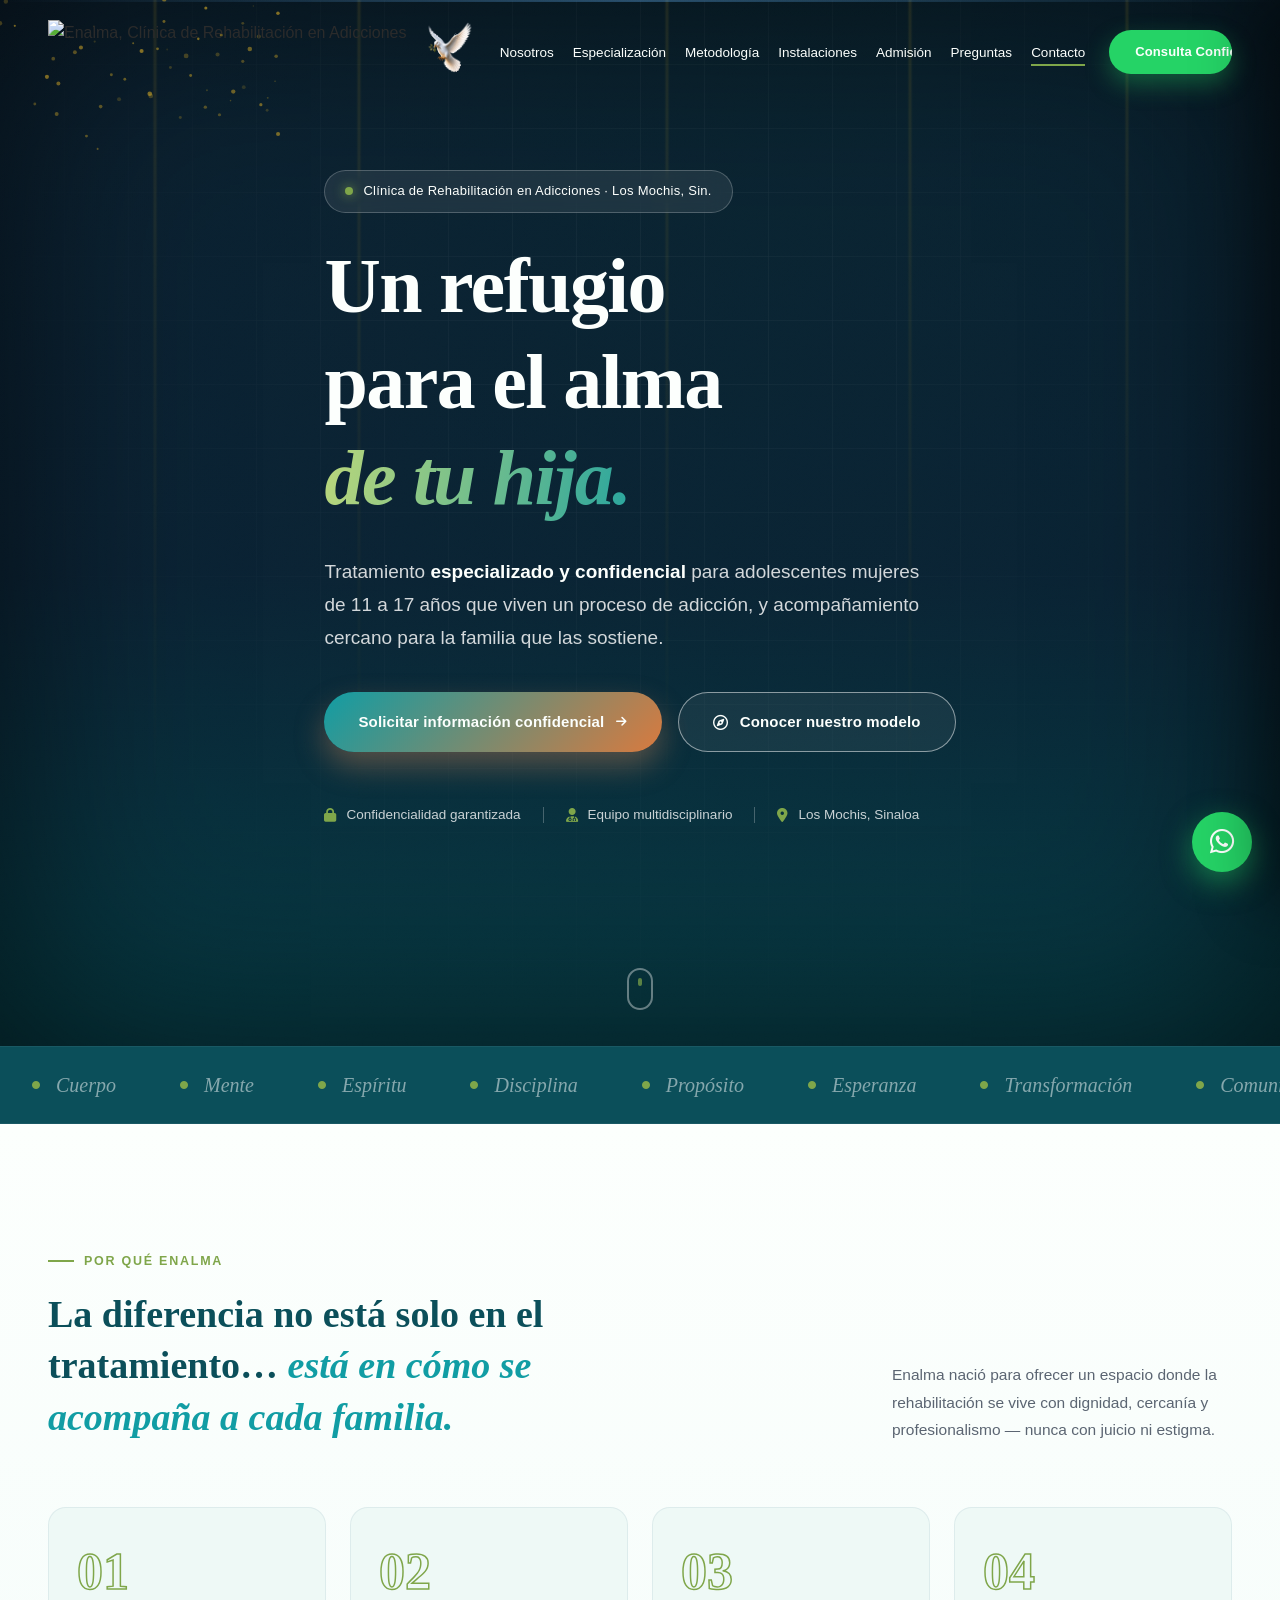
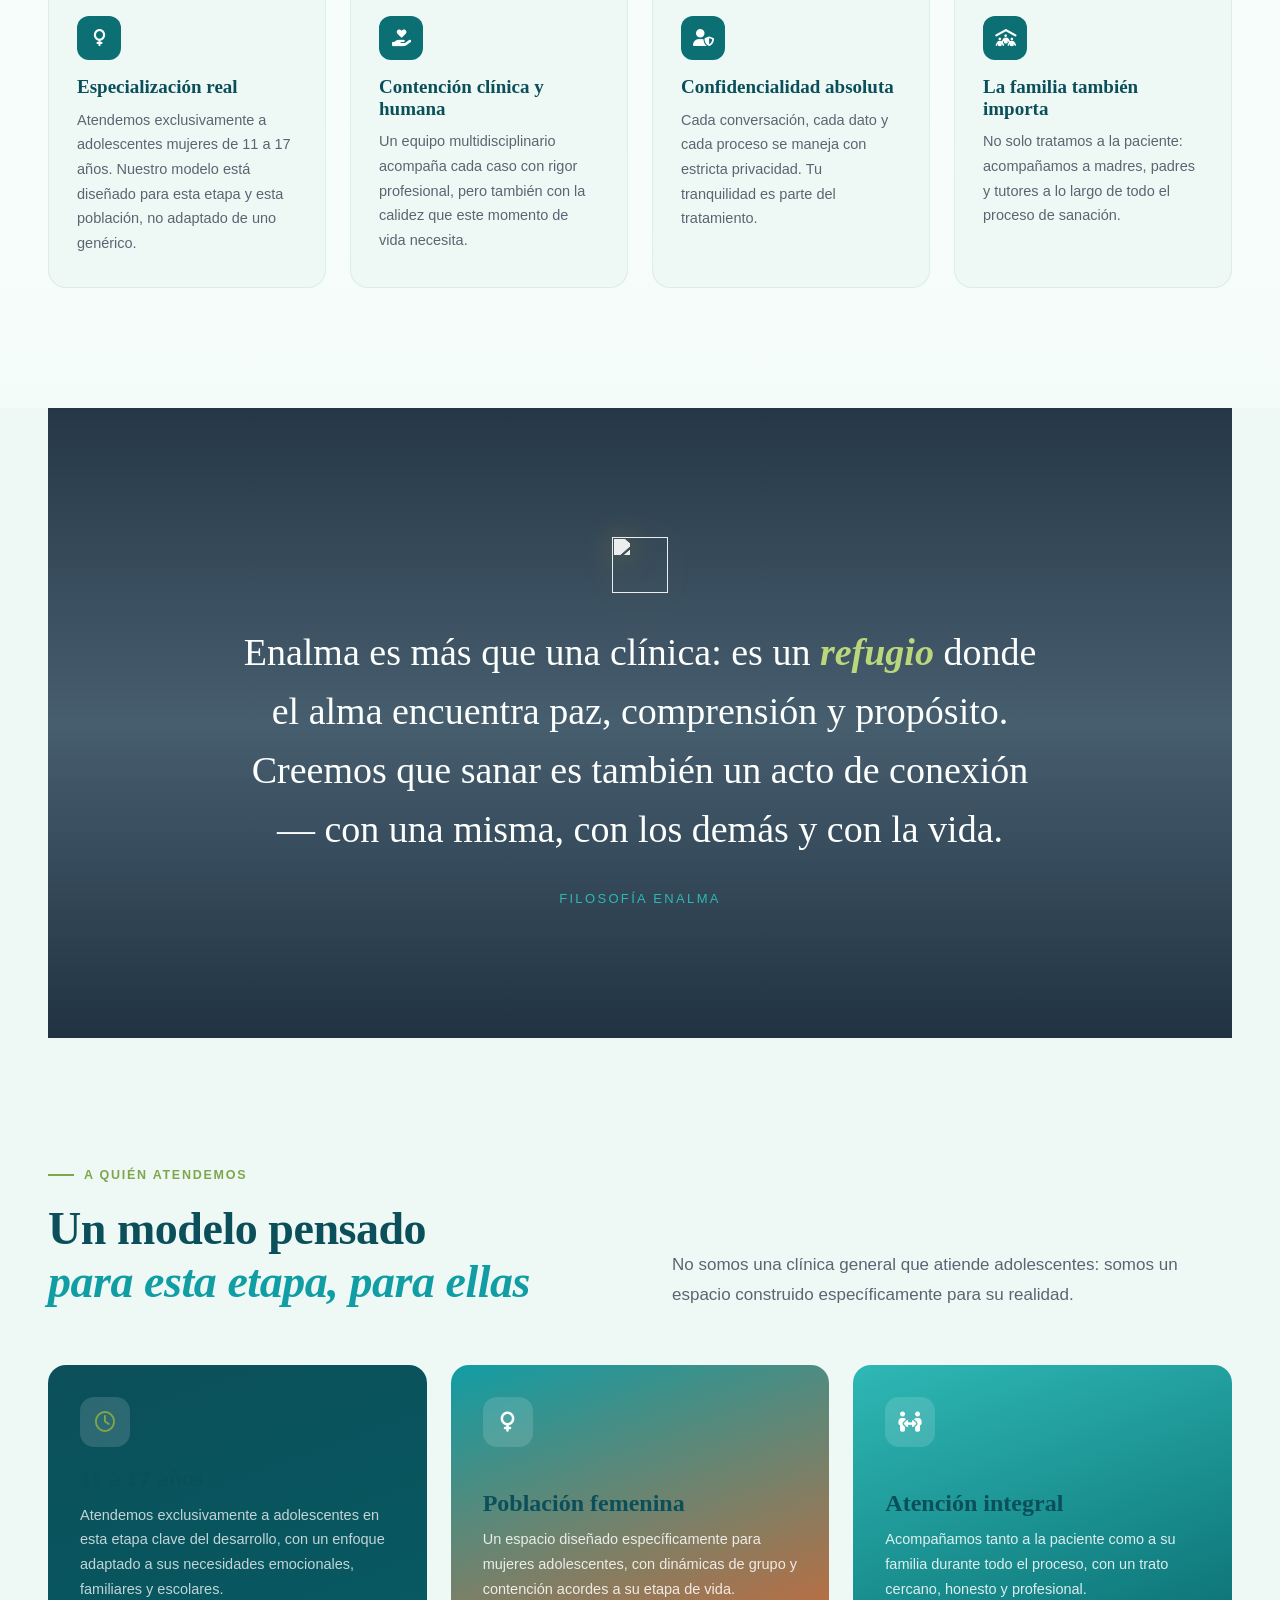
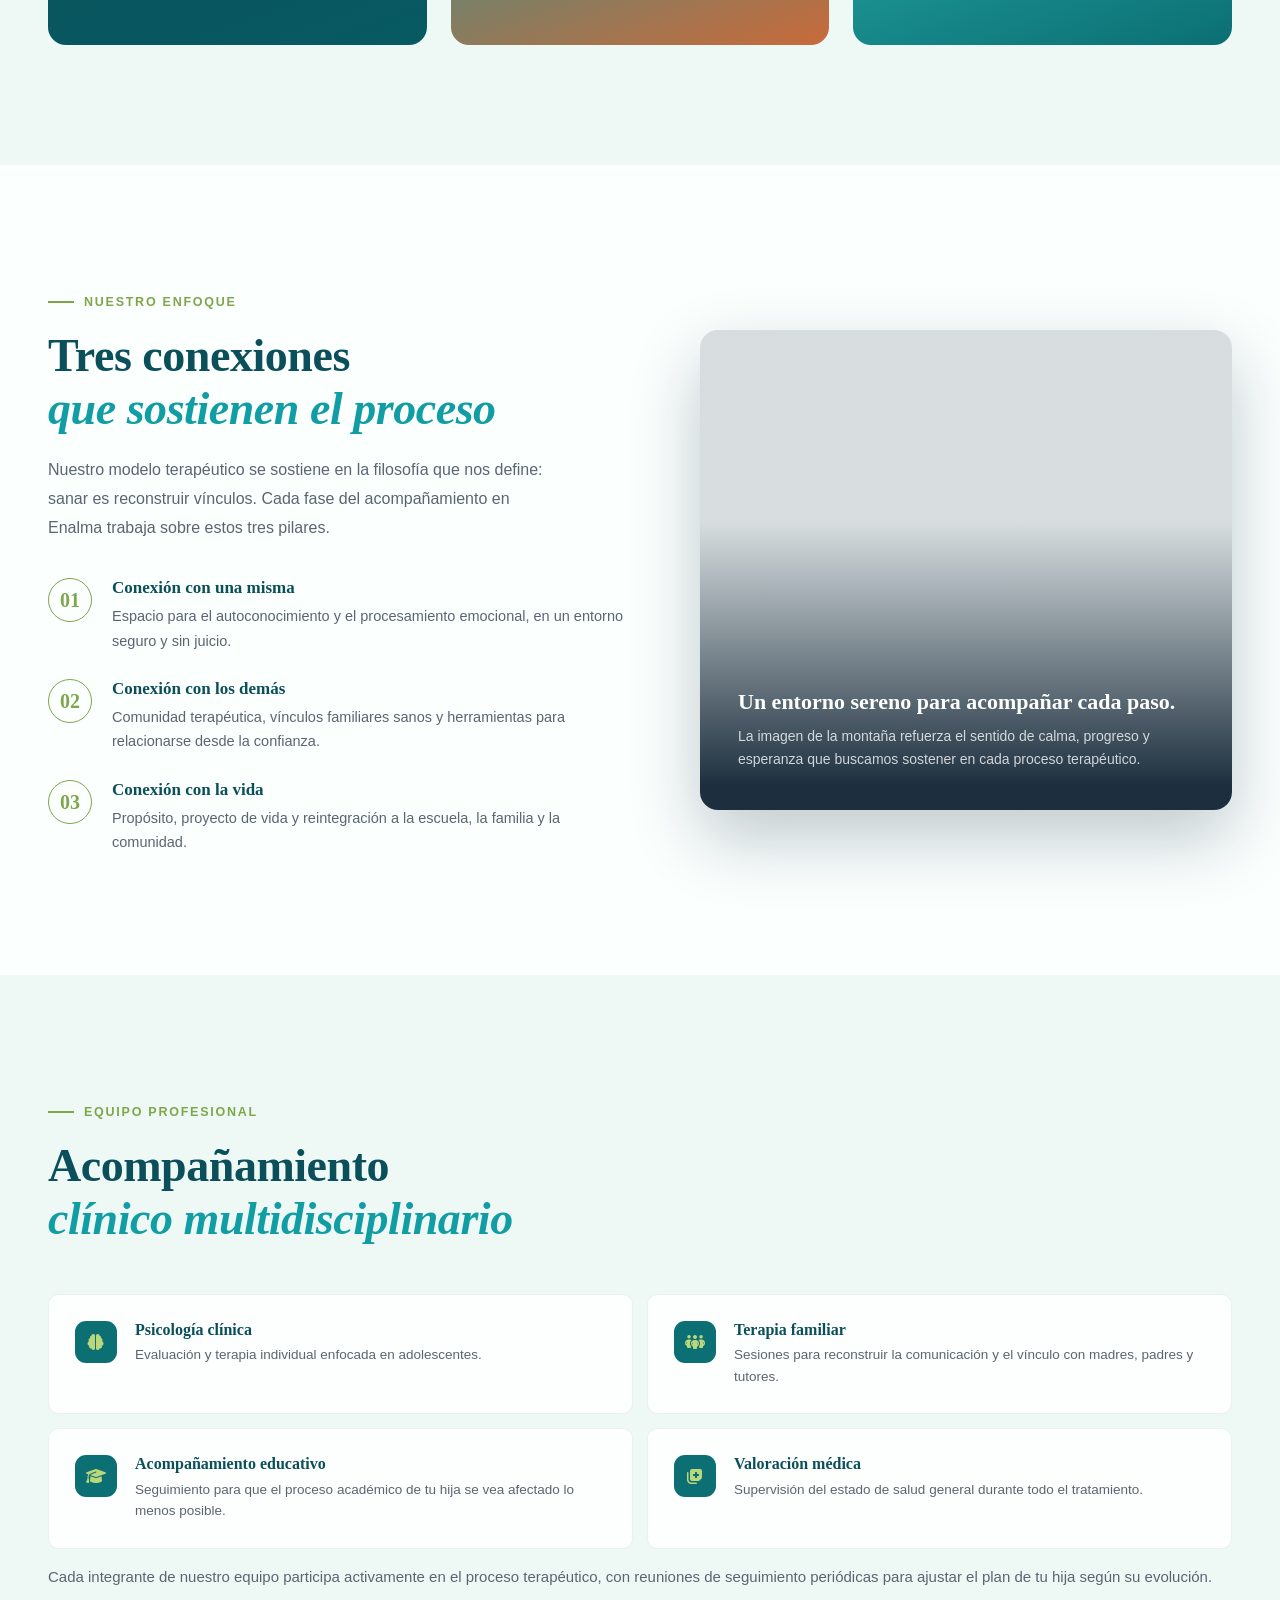
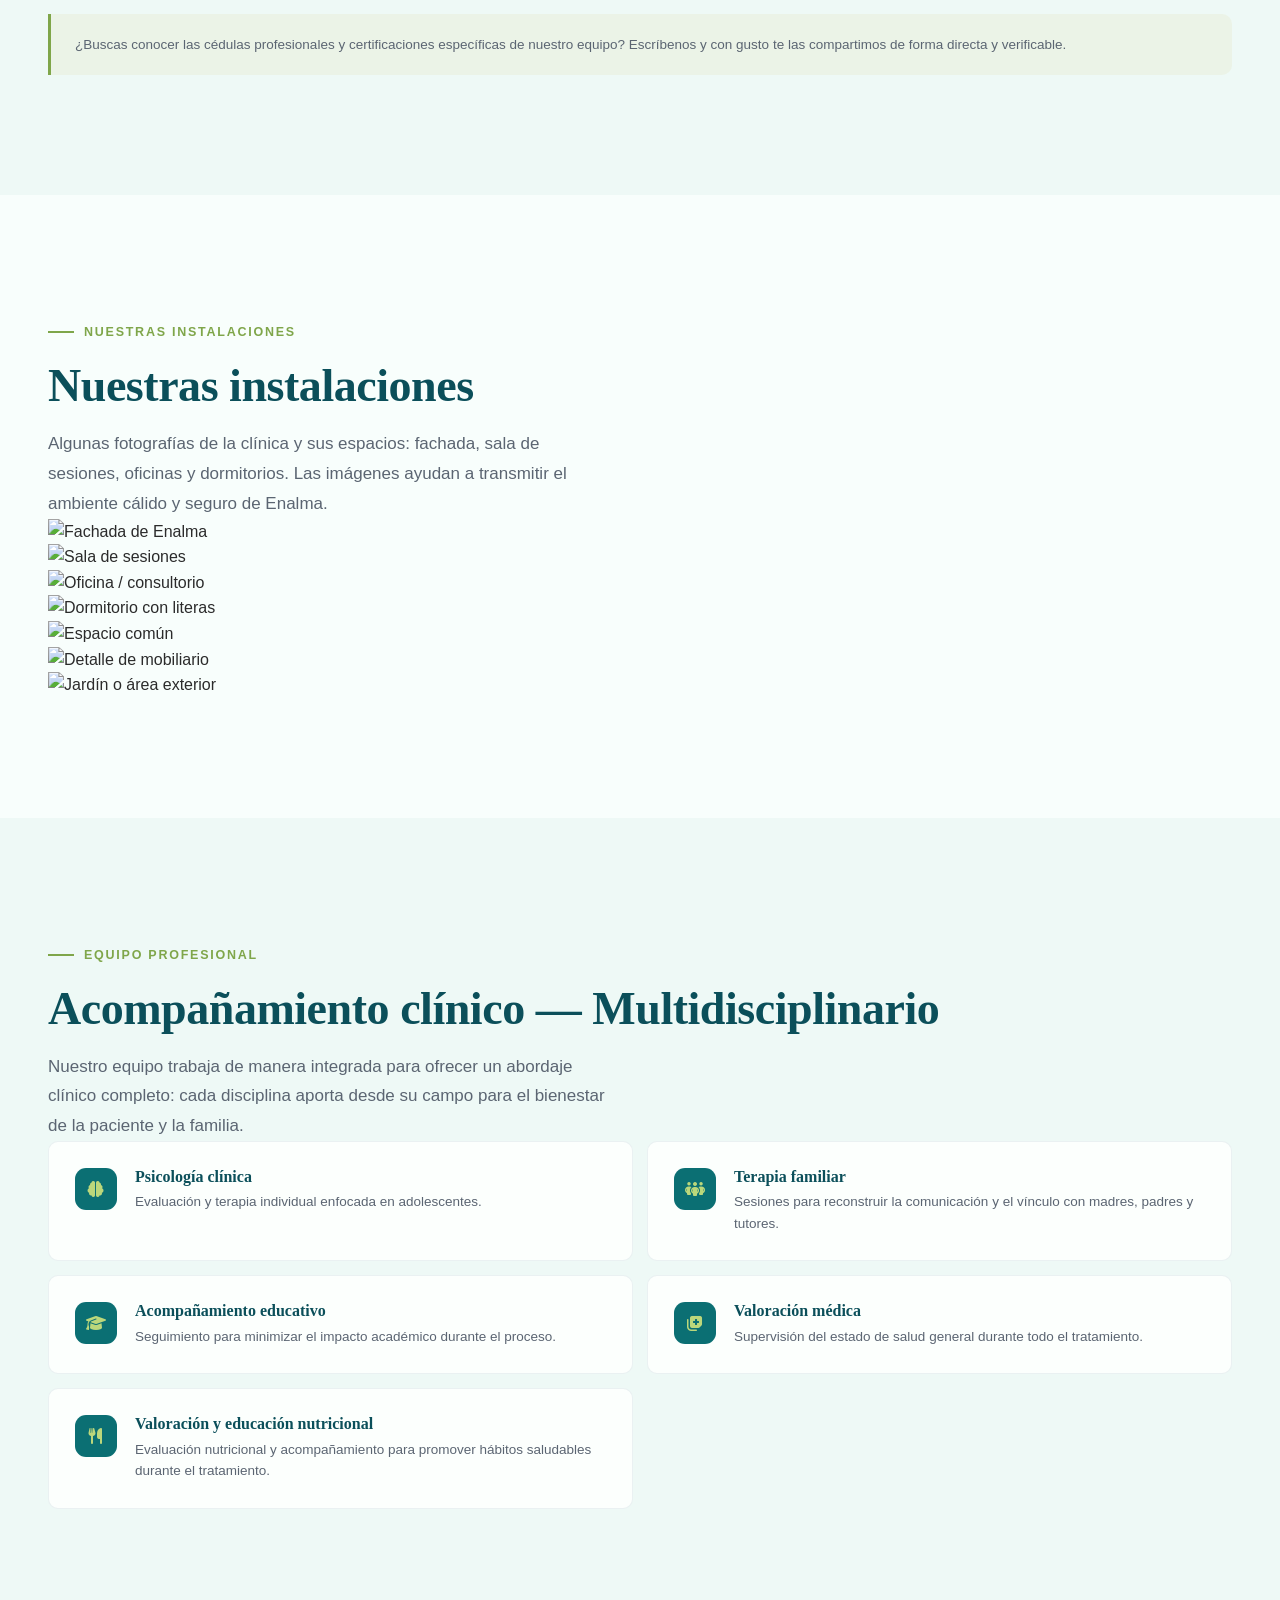
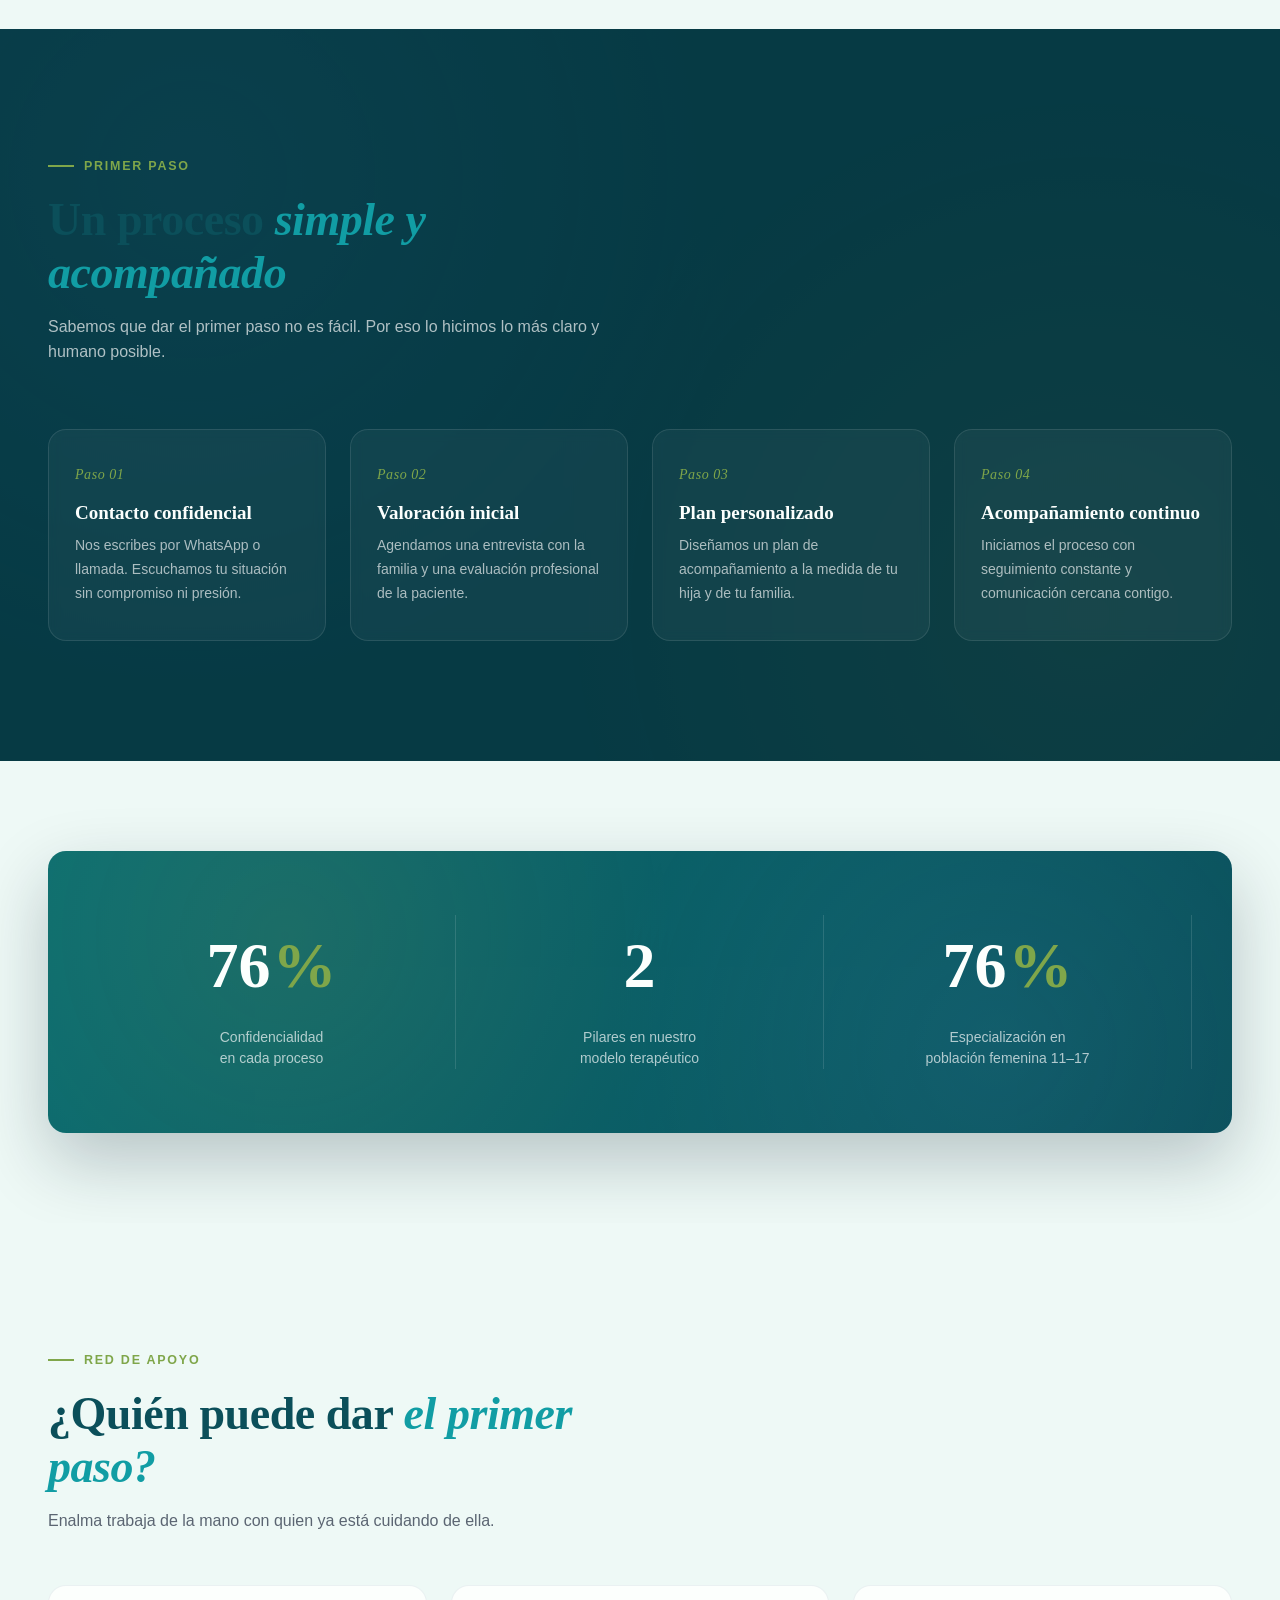
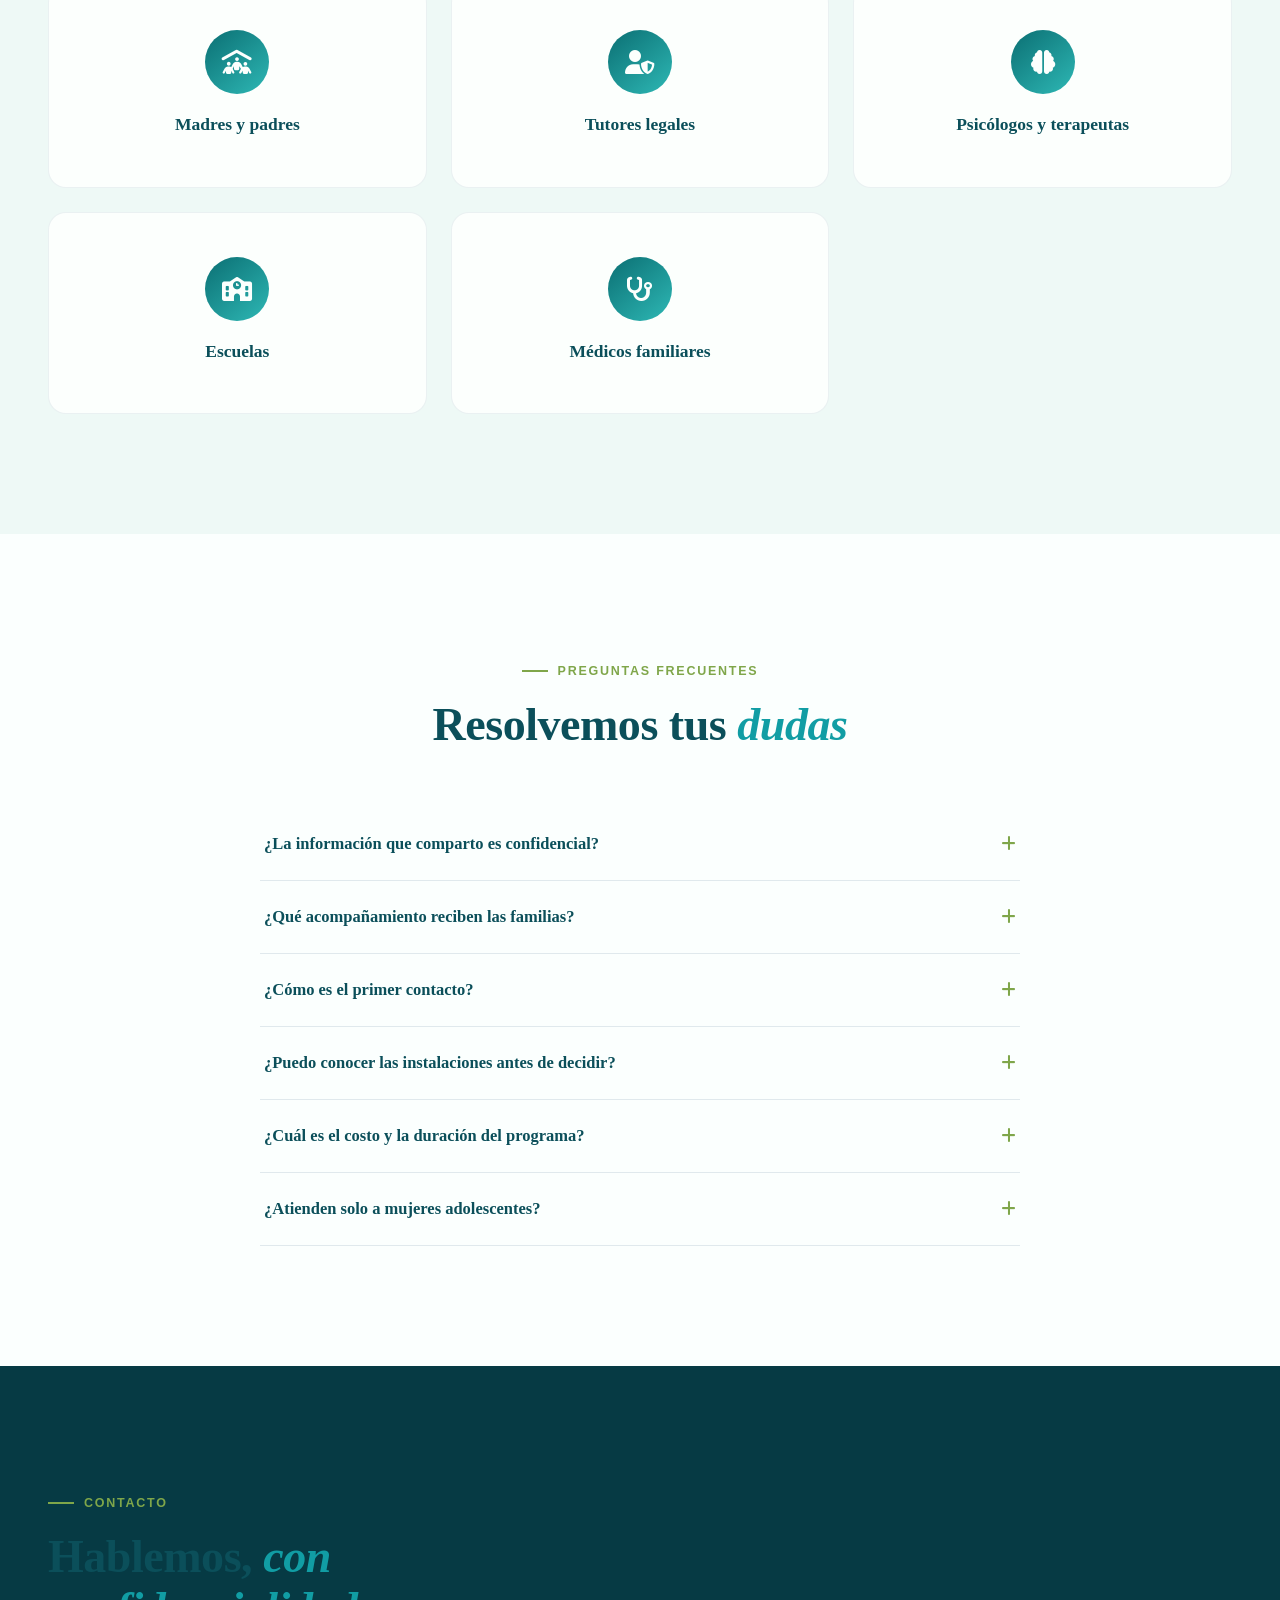
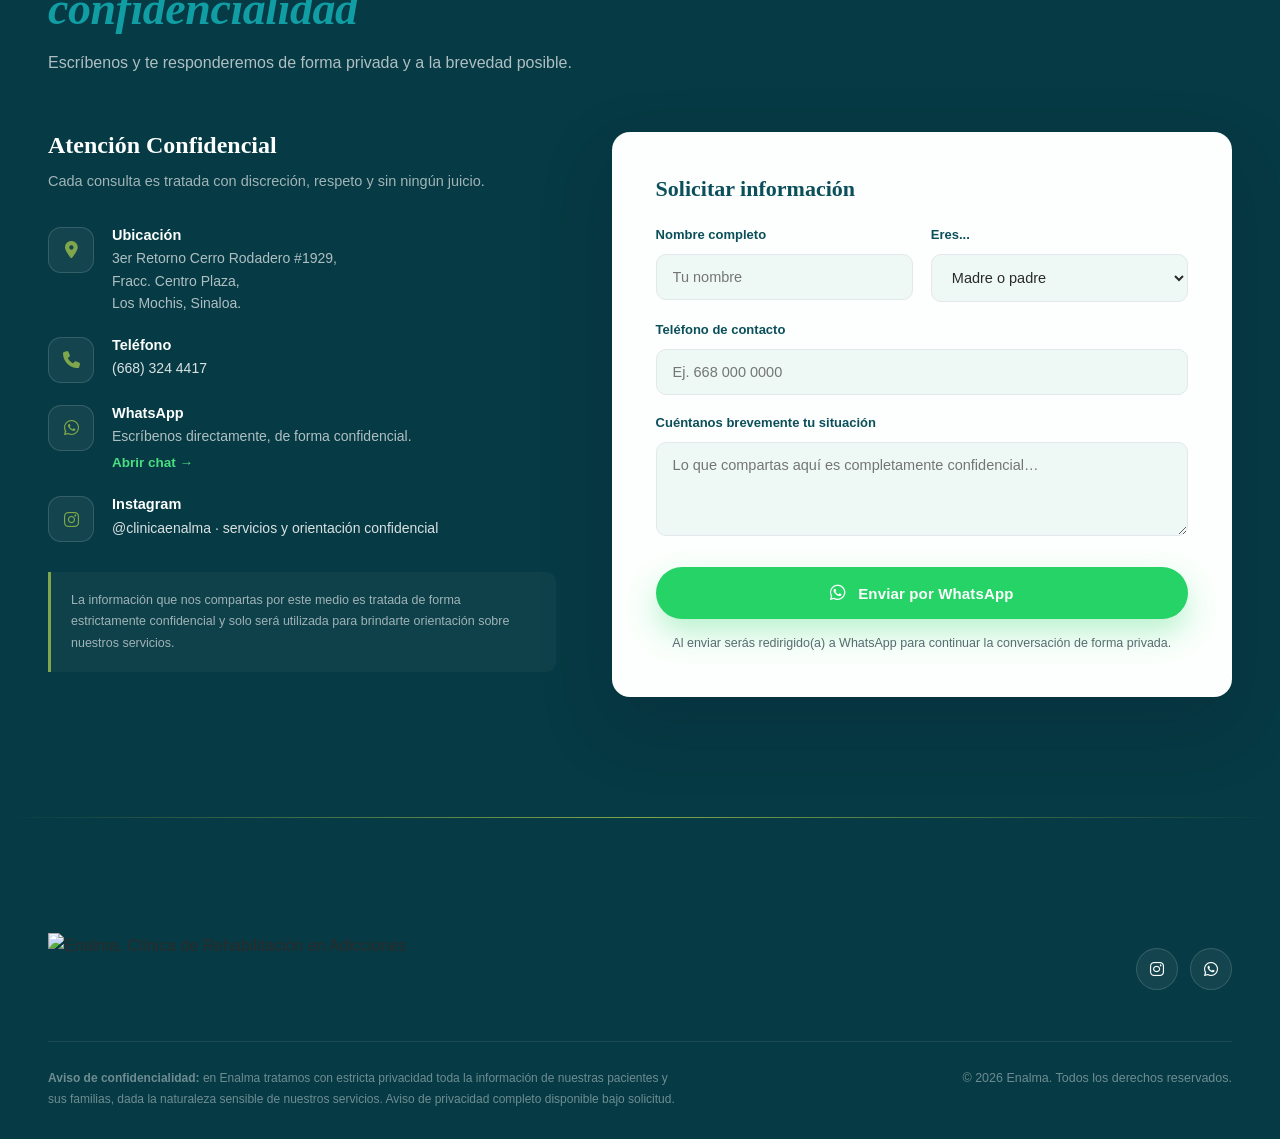
==== commit eabcd9f0: "segundo cambio" ====
--- a/index(1).html
+++ b/index(1).html
@@ -14,7 +14,7 @@
   <meta property="og:type" content="website">
   <meta property="og:locale" content="es_MX">
   <meta property="og:image" content="images/logo.png">
-
+     
   <!-- Favicon -->
   <link rel="icon" type="image/x-icon" href="images/favicon.ico">
   <link rel="icon" type="image/png" sizes="32x32" href="images/favicon-32.png">
--- a/css/styles.css
+++ b/css/styles.css
@@ -6,19 +6,19 @@
 ═══════════════════════════════════════════════════════════════ */
 
 :root{
-  --blue-deep:#1B4F72;
-  --blue-deep-2:#123A56;
-  --blue-sky:#5DA9E9;
-  --gold:#C9A227;
-  --gold-light:#E4C563;
-  --sunrise:#E8935B;
-  --white:#FFFFFF;
-  --cream:#FAF6EE;
+  --blue-deep:#0B6F73;
+  --blue-deep-2:#075A62;
+  --blue-sky:#2EB8B5;
+  --gold:#7FA64A;
+  --gold-light:#BBD77B;
+  --sunrise:#119DA4;
+  --white:#FCFFFD;
+  --cream:#EEF9F6;
   --ink:#2B2B2B;
   --gray:#5B6572;
   --gray-light:#8A93A0;
-  --navy-950:#0A1D2E;
-  --navy-900:#0F2A42;
+  --navy-950:#063A44;
+  --navy-900:#0B4F5A;
 
   --font-title:'Playfair Display', 'Georgia', serif;
   --font-body:'Inter', -apple-system, sans-serif;
@@ -42,7 +42,7 @@
 body{
   font-family:var(--font-body);
   color:var(--ink);
-  background:var(--white);
+  background:var(--cream);
   line-height:1.6;
   overflow-x:hidden;
   -webkit-font-smoothing:antialiased;
@@ -396,16 +396,16 @@
    SECTIONS — general spacing / bg rhythm
 ═══════════════════════════════════════════════════════════════ */
 section{padding:120px 0;}
-#nosotros{background:var(--white);}
+#nosotros{background:linear-gradient(180deg,var(--white),#F4FCFA);}
 #filosofia{padding:0;}
 #especializacion{background:var(--cream);}
-#metodologia{background:var(--white);}
-#metodo-recuperacion{background:var(--cream);}
-#instalaciones{background:var(--white);}
+#metodologia{background:#FBFFFE;}
+#metodo-recuperacion{background:#E8F6F2;}
+#instalaciones{background:#F8FEFC;}
 #admision{background:var(--navy-950); color:var(--white);}
 #compromisos{padding:0;}
-#sectores{background:var(--cream);}
-#faq{background:var(--white);}
+#sectores{background:#EEF9F6;}
+#faq{background:#FBFFFE;}
 #contacto{background:var(--navy-950); color:var(--white);}
 
 .why-header{display:flex; justify-content:space-between; gap:60px; align-items:flex-end; margin-bottom:64px; flex-wrap:wrap;}
@@ -558,6 +558,26 @@
   background:var(--cream); padding:10px 18px; border-radius:100px; border:1px solid rgba(27,79,114,.12);
 }
 .inst-badge i{color:var(--gold);}
+.inst-gallery{
+  display:grid; grid-template-columns:repeat(3,1fr); gap:18px;
+  margin-top:48px;
+}
+.inst-gallery-card{
+  position:relative; overflow:hidden; border-radius:var(--radius-sm);
+  background:var(--white); border:1px solid rgba(11,111,115,.14);
+  box-shadow:var(--shadow-sm);
+}
+.inst-gallery-card img{
+  width:100%; aspect-ratio:16/9; object-fit:cover;
+  transition:transform .7s var(--ease), filter .7s var(--ease);
+}
+.inst-gallery-card:hover img{transform:scale(1.05); filter:saturate(1.04);}
+.inst-gallery-card figcaption{
+  position:absolute; left:0; right:0; bottom:0;
+  padding:28px 18px 16px;
+  background:linear-gradient(0deg, rgba(6,58,68,.88), transparent);
+  color:var(--white); font-size:13px; font-weight:700; letter-spacing:.02em;
+}
 
 /* ─── Admision — proceso ─── */
 #admision{position:relative; overflow:hidden;}
@@ -760,6 +780,7 @@
   .especial-grid{grid-template-columns:repeat(1,1fr);}
   .meto-wrap{grid-template-columns:1fr; gap:48px;}
   .instalaciones-feature{grid-template-columns:1fr; gap:36px;}
+  .inst-gallery{grid-template-columns:repeat(2,1fr);}
   .proceso-grid{grid-template-columns:repeat(2,1fr);}
   .sectores-grid{grid-template-columns:repeat(2,1fr);}
   .contact-box{grid-template-columns:1fr; gap:44px;}
@@ -787,6 +808,7 @@
 @media (max-width:640px){
   .container{padding:0 20px;}
   .features-grid{grid-template-columns:1fr;}
+  .inst-gallery{grid-template-columns:1fr;}
   .proceso-grid{grid-template-columns:1fr;}
   .sectores-grid{grid-template-columns:1fr;}
   .hero-title{font-size:clamp(36px,11vw,52px);}
